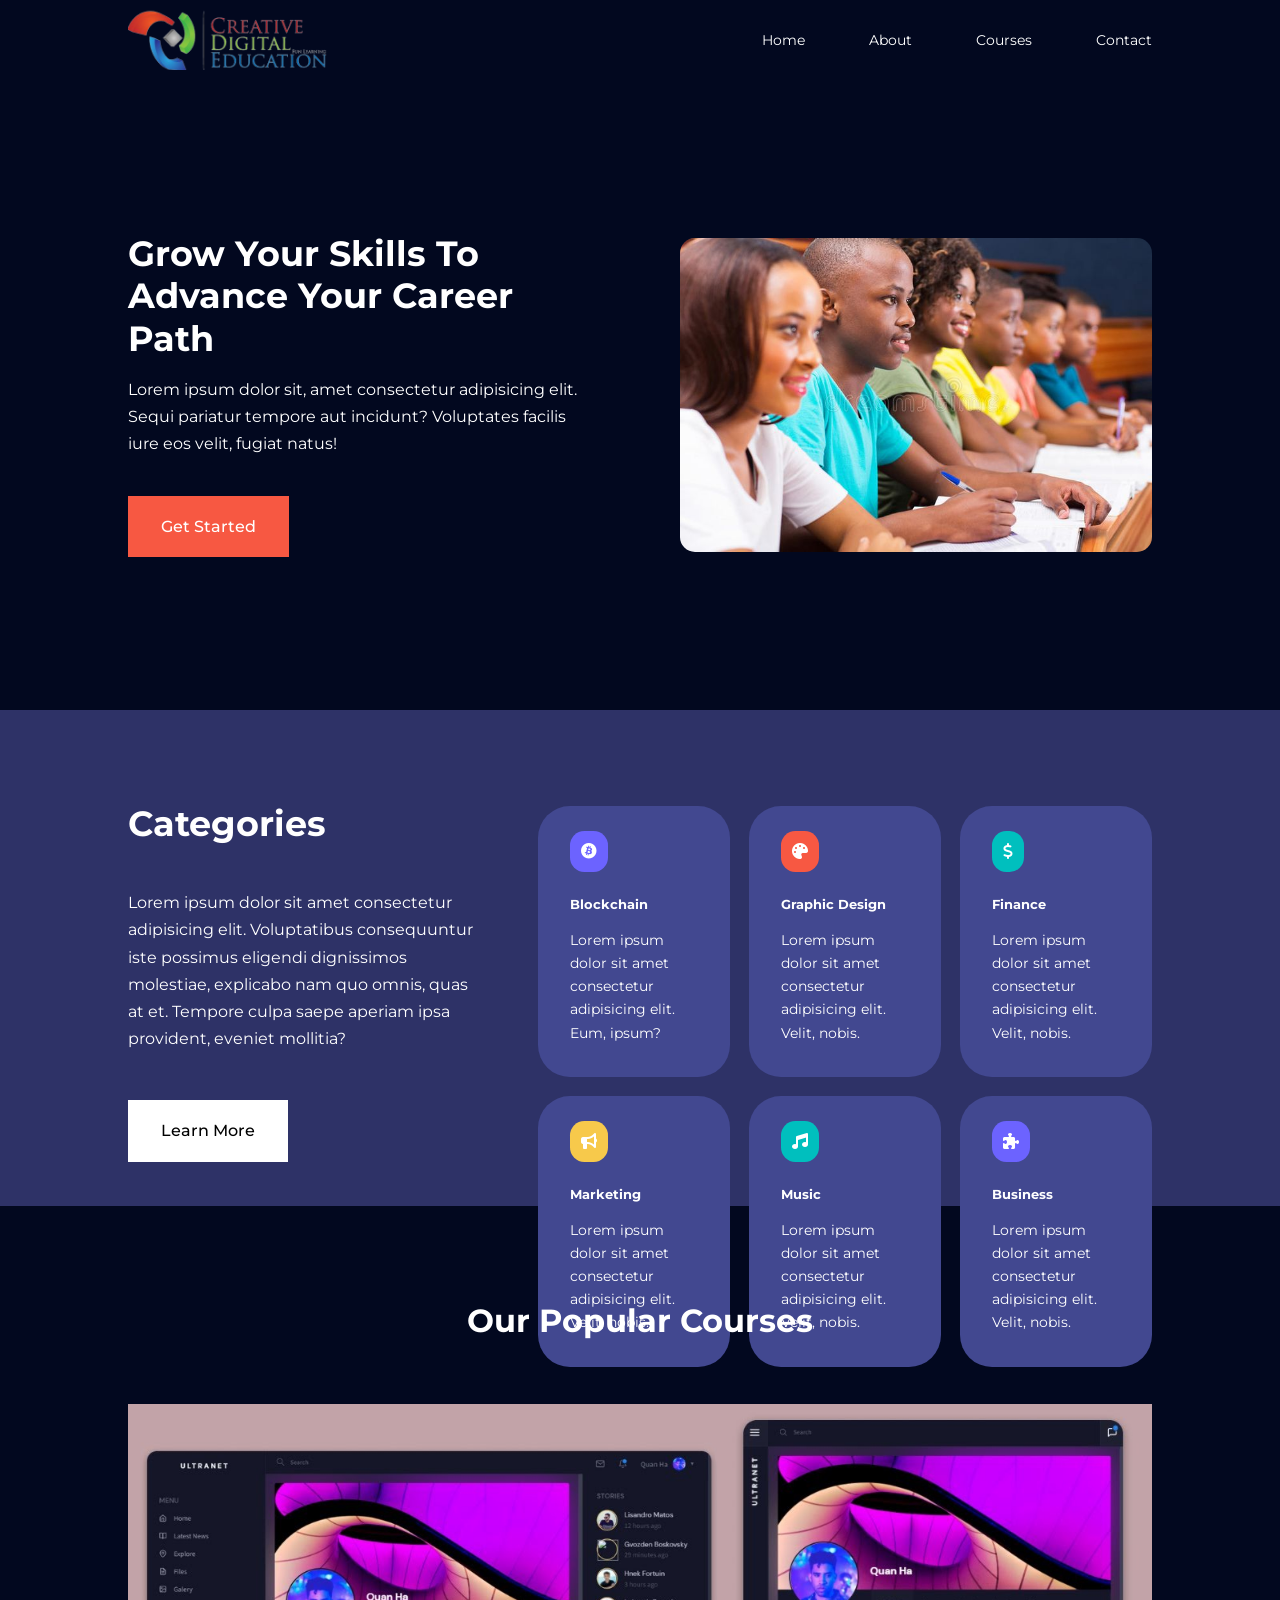
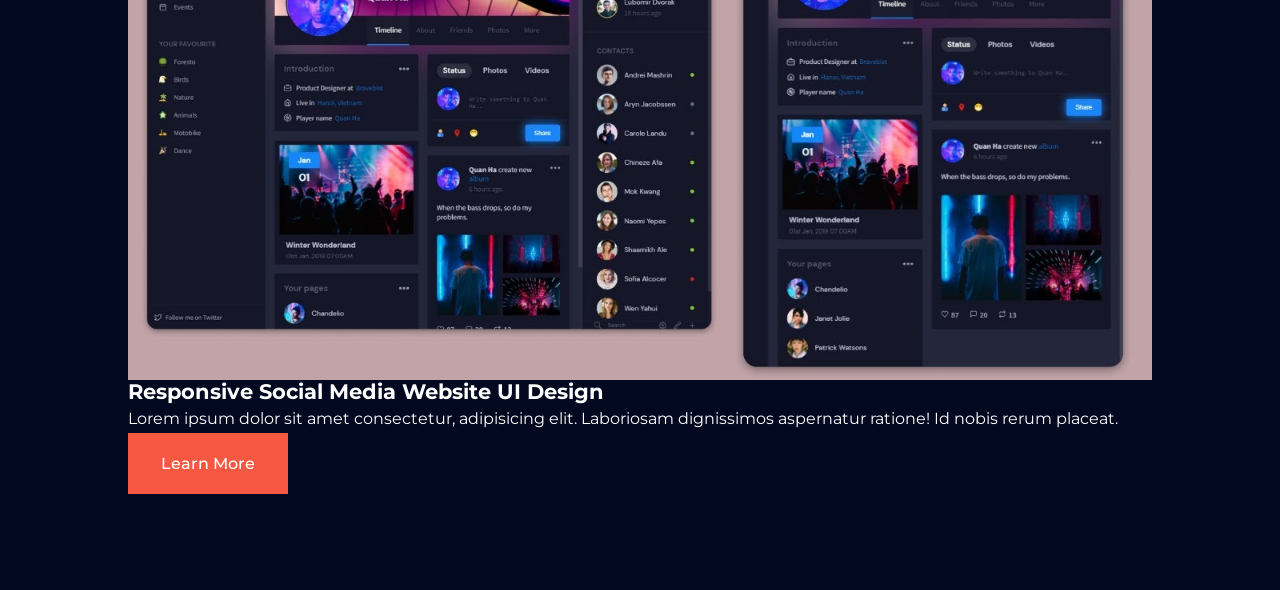
==== index.html @ b8adf481 "concluded the navbar, header and category section" ====
<!DOCTYPE html>
<html lang="en">
  <head>
    <meta charset="UTF-8" />
    <meta http-equiv="X-UA-Compatible" content="IE=edge" />
    <meta name="viewport" content="width=device-width, initial-scale=1.0" />
    <link rel="preconnect" href="https://fonts.googleapis.com" />
    <link rel="preconnect" href="https://fonts.gstatic.com" crossorigin />
    <link
      href="https://fonts.googleapis.com/css2?family=Montserrat:ital,wght@0,100..900;1,100..900&display=swap"
      rel="stylesheet"
    />
    <link rel="stylesheet" href="styles/style.css" />
    <link
      rel="stylesheet"
      href="https://cdnjs.cloudflare.com/ajax/libs/font-awesome/6.7.2/css/all.min.css"
    />
    <title>Education Website</title>
  </head>
  <body>
    <nav>
      <div class="container nav_container">
        <a href="index.html"
          ><img
            class="logo"
            src="images/attachment_16576291-removebg-preview.png"
            alt=""
        /></a>

        <ul class="nav_menu">
          <li><a href="#">Home</a></li>
          <li><a href="#">About</a></li>
          <li><a href="#">Courses</a></li>
          <li><a href="#">Contact</a></li>
        </ul>
        <button id="open-menu-btn"><i class="fa-solid fa-bars"></i></button>
        <button id="close-menu-btn"><i class="fa-solid fa-xmark"></i></button>
      </div>
    </nav>

    <header>
      <div class="container header_container">
        <div class="header_left">
          <h1>Grow Your Skills To Advance Your Career Path</h1>
          <p>
            Lorem ipsum dolor sit, amet consectetur adipisicing elit. Sequi
            pariatur tempore aut incidunt? Voluptates facilis iure eos velit,
            fugiat natus!
          </p>
          <a href="courses.html" class="btn btn-primary"> Get Started</a>
        </div>

        <div class="header_right">
          <div class="header_right-image">
            <img src="images/students2.jpg" alt="" />
          </div>
        </div>
      </div>
    </header>

    <section class="categories">
      <div class="container categories_container">
        <div class="categories_left">
          <h1>Categories</h1>
          <p>
            Lorem ipsum dolor sit amet consectetur adipisicing elit.
            Voluptatibus consequuntur iste possimus eligendi dignissimos
            molestiae, explicabo nam quo omnis, quas at et. Tempore culpa saepe
            aperiam ipsa provident, eveniet mollitia?
          </p>
          <a href="#" class="btn">Learn More</a>
        </div>
        <div class="categories_right">
          <article class="category">
            <span class="category_icon"
              ><i class="fa-brands fa-bitcoin"></i
            ></span>
            <h5>Blockchain</h5>
            <p>
              Lorem ipsum dolor sit amet consectetur adipisicing elit. Eum,
              ipsum?
            </p>
          </article>

          <article class="category">
            <span class="category_icon"
              ><i class="fa-solid fa-palette"></i
            ></span>
            <h5>Graphic Design</h5>
            <p>
              Lorem ipsum dolor sit amet consectetur adipisicing elit. Velit,
              nobis.
            </p>
          </article>

          <article class="category">
            <span class="category_icon"
              ><i class="fa-solid fa-dollar-sign"></i
            ></span>
            <h5>Finance</h5>
            <p>
              Lorem ipsum dolor sit amet consectetur adipisicing elit. Velit,
              nobis.
            </p>
          </article>

          <article class="category">
            <span class="category_icon"
              ><i class="fa-solid fa-bullhorn"></i
            ></span>
            <h5>Marketing</h5>
            <p>
              Lorem ipsum dolor sit amet consectetur adipisicing elit. Velit,
              nobis.
            </p>
          </article>

          <article class="category">
            <span class="category_icon"><i class="fa-solid fa-music"></i></span>
            <h5>Music</h5>
            <p>
              Lorem ipsum dolor sit amet consectetur adipisicing elit. Velit,
              nobis.
            </p>
          </article>

          <article class="category">
            <span class="category_icon"
              ><i class="fa-solid fa-puzzle-piece"></i
            ></span>
            <h5>Business</h5>
            <p>
              Lorem ipsum dolor sit amet consectetur adipisicing elit. Velit,
              nobis.
            </p>
          </article>
        </div>
      </div>
    </section>

    <section class="courses">
      <h2>Our Popular Courses</h2>
      <div class="container courses_container">
        <article class="course">
          <div class="course_image">
            <img src="images/social media website.jpg" alt="" />
          </div>
          <h4>Responsive Social Media Website UI Design</h4>
          <p>
            Lorem ipsum dolor sit amet consectetur, adipisicing elit. Laboriosam
            dignissimos aspernatur ratione! Id nobis rerum placeat.
          </p>
          <a href="courses.html" class="btn btn-primary">Learn More</a>
        </article>
      </div>
    </section>

    <script src="main.js"></script>
  </body>
</html>
---- styles/style.css ----
*{
  margin: 0;
  padding: 0;
  border: 0;
  outline: 0;
  text-decoration: none;
  list-style: none;
  box-sizing: border-box;
}

:root{
  --color-primary: #6c63ff;
  --color-success:#00bfbe;
  --color-warning:#f7c94b;
  --color-danger:#f75842;
  --color-danger-variant:rgba(247, 88, 66, 0.4);
  --color-white:#fff;
  --color-light:rgba(255, 255, 255, 0.7 );
  --color-black:#000; 
  --color-bg:#02081f;/*#1f2641*/
  --color-bg1:#2e3267;
  --color-bg2:#424890;

  --container-width-lg:80%;
  --container-width-md:90%;
  --container-width-sm:94%;


  --transition: all 400ms ease;

}

body{
  font-family: "Montserrat", sans-serif;
  line-height: 1.7;
  color: var(--color-white);
  background: var(--color-bg);
}

.container{
  width: var(--container-width-lg);
  margin: 0 auto;
}

section{
  padding: 6rem 0;

}

section h2{
  text-align: center;
  margin-bottom: 4rem;
}

h1, h2, h3, h4, h5{
  line-height: 1.2;
}

h1{

  font-size: 2.2rem;
}

h2{
  font-size: 2rem;
}

h3{
  font-size: 1.6rem;
}

h4{
  font-size: 1.3rem;
}

a{
  color:var(--color-white)
}

img{
  width: 100%;
  display: block;
  object-fit: cover;
}

.btn{
  display: inline-block;
  color: var(--color-black);
  background: var(--color-white);
  padding: 1rem 2rem;
  border: 1px solid transparent;
  font-weight: 500;
  transition: var(--transition);

}


.btn-primary{
  background: var(--color-danger);
  color: var(--color-white);
}

.btn:hover{
  background: transparent;
  color: var(--color-white);
  border-color: var(--color-white);
}

nav{
  background: transparent;
  width: 100vw;
  height: 5rem; /*1rem = 16px*/
  position: fixed;
  top: 0;
  left: 0;
  right: 0;
  transition: var(--transition);
  z-index: 11;

}

/* change the navbar styles on scroll using JavaScript*/

.window-scroll{
  background: var(--color-primary);
  box-shadow: 0 1rem 2rem rgba(0, 0, 0, 0.3);
}

.nav_container{
  height: 100%;
  display: flex;
  justify-content: space-between;
  align-items: center;
}

.logo{
  width: 200px;
  height: 60px; ;
}

nav button{
  display: none;
}


.nav_menu{
  display:flex;
  align-items: center;
  gap: 4rem;
  
}

.nav_menu a{
  font-size:0.9rem;
  transition: var(--transition)

}

.nav_menu a:hover{


  color: var(--color-bg2);
}


/* header section  */

header{
  position: relative;
  top: 5rem;
  overflow: hidden;
  height: 70vh;
  margin-bottom: 5rem;
}

.header_container{
  display: grid;
  grid-template-columns: 1fr 1fr;
  align-items: center;
  gap: 5rem;
  height: 100%;
}

.header_left p{
  margin: 1rem 0 2.4rem;
}

.header_right-image img{
  border-radius: 15px;
}

/*------categories section-------*/

.categories{
  background: var(--color-bg1);
  height: 31rem;
}


.categories h1{
  line-height: 1;
  margin-bottom: 3rem;
}

.categories_container{
  display: grid;
  grid-template-columns: 40% 60%;
 
}

.categories_left{
  margin-right: 4rem;
}
.categories_left p{
  margin: 1rem 0 3rem;
}

.categories_right{
  display: grid;
  grid-template-columns: 1fr 1fr 1fr;

  gap: 1.2rem;
}

.category{
  background: var(--color-bg2);
  padding: 2rem;
  border-radius: 2rem;
  transition: var(--transition);
}

.category:hover{
  box-shadow: 0 3rem 3rem rgba(0, 0, 0, 0.3);
  z-index: 1;
}

.category_icon{
  background: var(--color-primary);
  padding: 0.7rem;
  border-radius: 0.9rem;
}

.category:nth-child(2) .category_icon{
  background: var(--color-danger);
}

.category:nth-child(3) .category_icon{
  background: var(--color-success);
}
.category:nth-child(4) .category_icon{
  background: var(--color-warning);
}

.category:nth-child(5) .category_icon{
  background: var(--color-success);
}


.category h5{
  margin: 2rem 0 1rem;

}

.category p{
  font-size: 0.85rem;
}
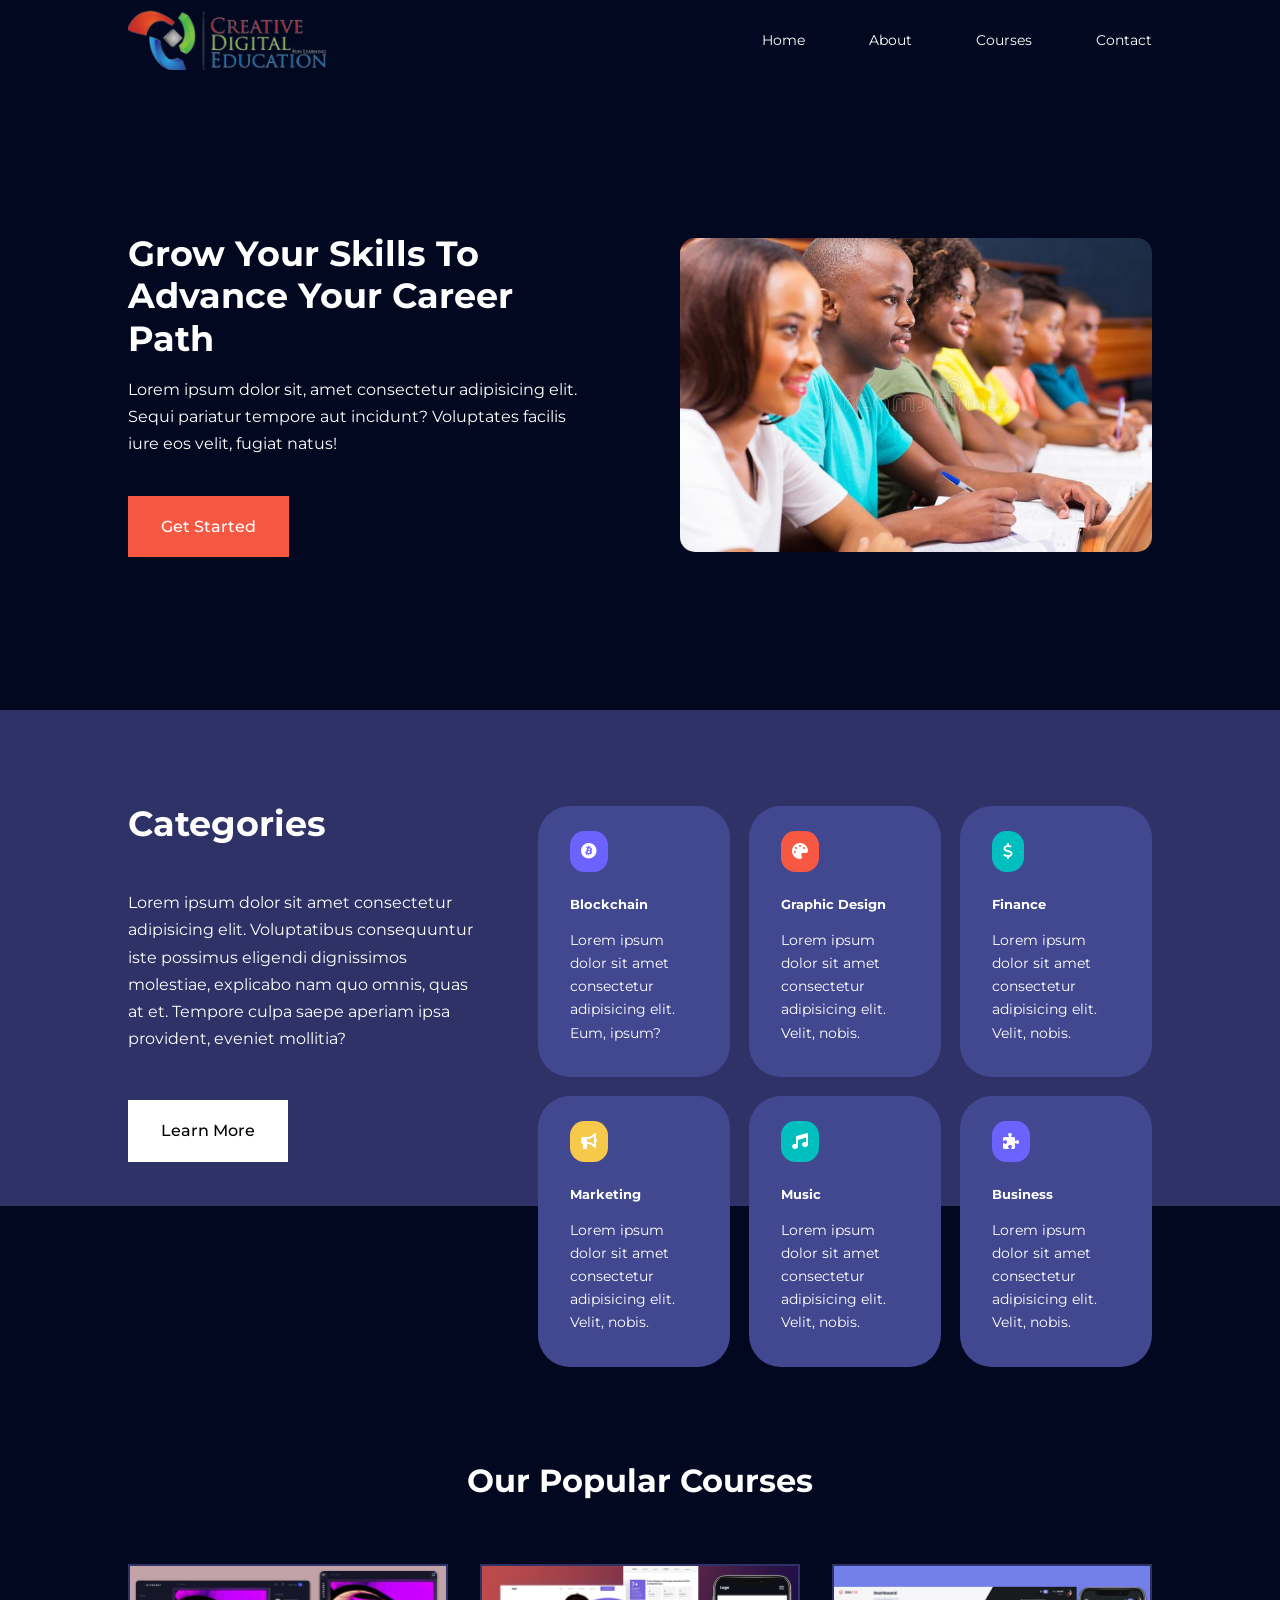
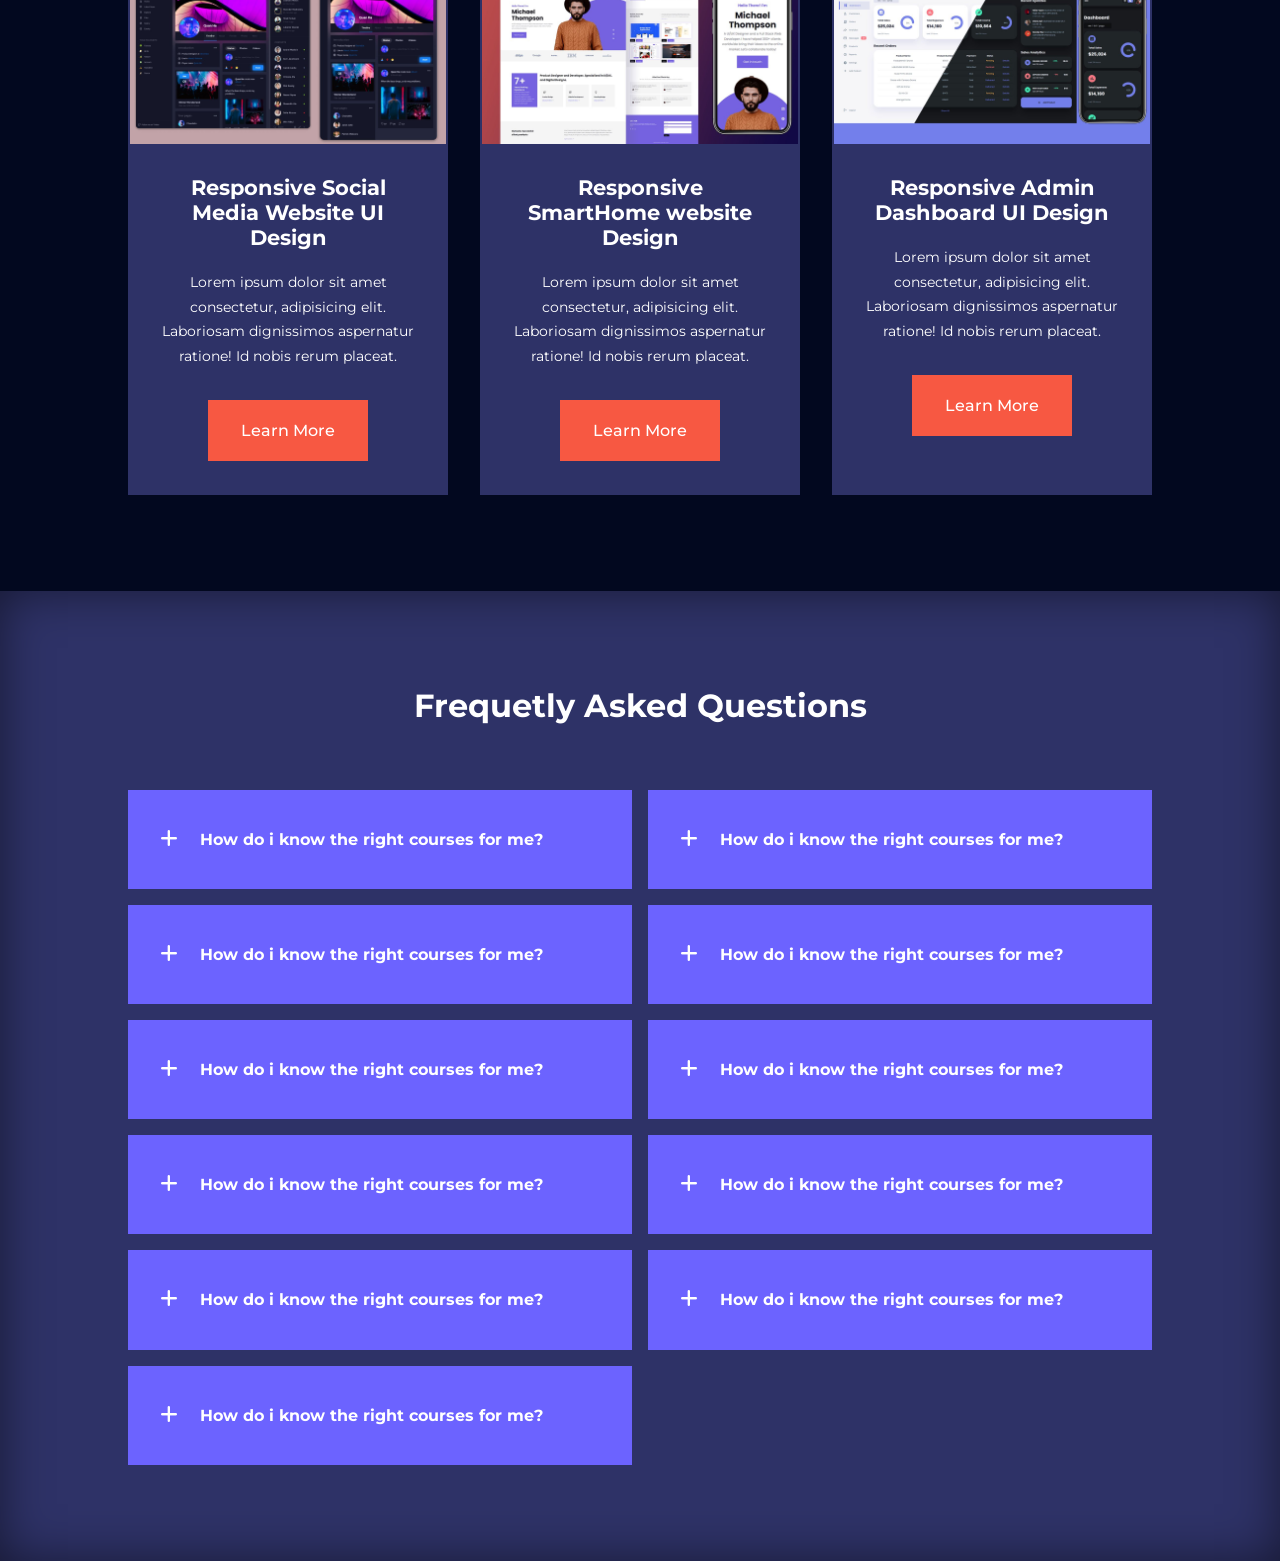
==== commit c437335d: "created the frequently asked question and toggled it with javascript" ====
--- a/index.html
+++ b/index.html
@@ -145,12 +145,192 @@
           <div class="course_image">
             <img src="images/social media website.jpg" alt="" />
           </div>
-          <h4>Responsive Social Media Website UI Design</h4>
-          <p>
-            Lorem ipsum dolor sit amet consectetur, adipisicing elit. Laboriosam
-            dignissimos aspernatur ratione! Id nobis rerum placeat.
-          </p>
-          <a href="courses.html" class="btn btn-primary">Learn More</a>
+
+          <div class="course_info">
+            <h4>Responsive Social Media Website UI Design</h4>
+            <p>
+              Lorem ipsum dolor sit amet consectetur, adipisicing elit.
+              Laboriosam dignissimos aspernatur ratione! Id nobis rerum placeat.
+            </p>
+            <a href="courses.html" class="btn btn-primary">Learn More</a>
+          </div>
+        </article>
+
+        <article class="course">
+          <div class="course_image">
+            <img src="images/smarthome3.jpg" alt="" />
+          </div>
+          <div class="course_info">
+            <h4>Responsive SmartHome website Design</h4>
+            <p>
+              Lorem ipsum dolor sit amet consectetur, adipisicing elit.
+              Laboriosam dignissimos aspernatur ratione! Id nobis rerum placeat.
+            </p>
+            <a href="courses.html" class="btn btn-primary">Learn More</a>
+          </div>
+        </article>
+
+        <article class="course">
+          <div class="course_image">
+            <img src="images/admin dashboard.jpg" alt="" />
+          </div>
+
+          <div class="course_info">
+            <h4>Responsive Admin Dashboard UI Design</h4>
+            <p>
+              Lorem ipsum dolor sit amet consectetur, adipisicing elit.
+              Laboriosam dignissimos aspernatur ratione! Id nobis rerum placeat.
+            </p>
+            <a href="courses.html" class="btn btn-primary">Learn More</a>
+          </div>
+        </article>
+      </div>
+    </section>
+
+    <section class="faqs">
+      <h2>Frequetly Asked Questions</h2>
+      <div class="container faqs_container">
+        <article class="faq">
+          <div class="faq_icon"><i class="fa-solid fa-plus"></i></div>
+          <div class="question_answer">
+            <h4>How do i know the right courses for me?</h4>
+            <p>
+              Lorem ipsum dolor sit amet consectetur adipisicing elit. Quo, ad
+              dolorem aliquid quaerat natus ut repudiandae iure fuga
+              reprehenderit necessitatibus ipsam magnam quam quia ratione
+              deserunt ea iusto omnis sequi.
+            </p>
+          </div>
+        </article>
+
+        <article class="faq">
+          <div class="faq_icon"><i class="fa-solid fa-plus"></i></div>
+          <div class="question_answer">
+            <h4>How do i know the right courses for me?</h4>
+            <p>
+              Lorem ipsum dolor sit amet consectetur adipisicing elit. Quo, ad
+              dolorem aliquid quaerat natus ut repudiandae iure fuga
+              reprehenderit necessitatibus ipsam magnam quam quia ratione
+              deserunt ea iusto omnis sequi.
+            </p>
+          </div>
+        </article>
+
+        <article class="faq">
+          <div class="faq_icon"><i class="fa-solid fa-plus"></i></div>
+          <div class="question_answer">
+            <h4>How do i know the right courses for me?</h4>
+            <p>
+              Lorem ipsum dolor sit amet consectetur adipisicing elit. Quo, ad
+              dolorem aliquid quaerat natus ut repudiandae iure fuga
+              reprehenderit necessitatibus ipsam magnam quam quia ratione
+              deserunt ea iusto omnis sequi.
+            </p>
+          </div>
+        </article>
+
+        <article class="faq">
+          <div class="faq_icon"><i class="fa-solid fa-plus"></i></div>
+          <div class="question_answer">
+            <h4>How do i know the right courses for me?</h4>
+            <p>
+              Lorem ipsum dolor sit amet consectetur adipisicing elit. Quo, ad
+              dolorem aliquid quaerat natus ut repudiandae iure fuga
+              reprehenderit necessitatibus ipsam magnam quam quia ratione
+              deserunt ea iusto omnis sequi.
+            </p>
+          </div>
+        </article>
+
+        <article class="faq">
+          <div class="faq_icon"><i class="fa-solid fa-plus"></i></div>
+          <div class="question_answer">
+            <h4>How do i know the right courses for me?</h4>
+            <p>
+              Lorem ipsum dolor sit amet consectetur adipisicing elit. Quo, ad
+              dolorem aliquid quaerat natus ut repudiandae iure fuga
+              reprehenderit necessitatibus ipsam magnam quam quia ratione
+              deserunt ea iusto omnis sequi.
+            </p>
+          </div>
+        </article>
+
+        <article class="faq">
+          <div class="faq_icon"><i class="fa-solid fa-plus"></i></div>
+          <div class="question_answer">
+            <h4>How do i know the right courses for me?</h4>
+            <p>
+              Lorem ipsum dolor sit amet consectetur adipisicing elit. Quo, ad
+              dolorem aliquid quaerat natus ut repudiandae iure fuga
+              reprehenderit necessitatibus ipsam magnam quam quia ratione
+              deserunt ea iusto omnis sequi.
+            </p>
+          </div>
+        </article>
+
+        <article class="faq">
+          <div class="faq_icon"><i class="fa-solid fa-plus"></i></div>
+          <div class="question_answer">
+            <h4>How do i know the right courses for me?</h4>
+            <p>
+              Lorem ipsum dolor sit amet consectetur adipisicing elit. Quo, ad
+              dolorem aliquid quaerat natus ut repudiandae iure fuga
+              reprehenderit necessitatibus ipsam magnam quam quia ratione
+              deserunt ea iusto omnis sequi.
+            </p>
+          </div>
+        </article>
+
+        <article class="faq">
+          <div class="faq_icon"><i class="fa-solid fa-plus"></i></div>
+          <div class="question_answer">
+            <h4>How do i know the right courses for me?</h4>
+            <p>
+              Lorem ipsum dolor sit amet consectetur adipisicing elit. Quo, ad
+              dolorem aliquid quaerat natus ut repudiandae iure fuga
+              reprehenderit necessitatibus ipsam magnam quam quia ratione
+              deserunt ea iusto omnis sequi.
+            </p>
+          </div>
+        </article>
+
+        <article class="faq">
+          <div class="faq_icon"><i class="fa-solid fa-plus"></i></div>
+          <div class="question_answer">
+            <h4>How do i know the right courses for me?</h4>
+            <p>
+              Lorem ipsum dolor sit amet consectetur adipisicing elit. Quo, ad
+              dolorem aliquid quaerat natus ut repudiandae iure fuga
+              reprehenderit necessitatibus ipsam magnam quam quia ratione
+              deserunt ea iusto omnis sequi.
+            </p>
+          </div>
+        </article>
+
+        <article class="faq">
+          <div class="faq_icon"><i class="fa-solid fa-plus"></i></div>
+          <div class="question_answer">
+            <h4>How do i know the right courses for me?</h4>
+            <p>
+              Lorem ipsum dolor sit amet consectetur adipisicing elit. Quo, ad
+              dolorem aliquid quaerat natus ut repudiandae iure fuga
+              reprehenderit necessitatibus ipsam magnam quam quia ratione
+              deserunt ea iusto omnis sequi.
+            </p>
+          </div>
+        </article>
+
+        <article class="faq">
+          <div class="faq_icon"><i class="fa-solid fa-plus"></i></div>
+          <div class="question_answer">
+            <h4>How do i know the right courses for me?</h4>
+            <p>
+              Lorem ipsum dolor sit amet consectetur adipisicing elit. Quo, ad
+              dolorem aliquid quaerat natus ut repudiandae iure fuga
+              reprehenderit necessitatibus ipsam magnam quam quia ratione
+              deserunt ea iusto omnis sequi.
+            </p>
+          </div>
         </article>
       </div>
     </section>
--- a/styles/style.css
+++ b/styles/style.css
@@ -123,9 +123,17 @@
 /* change the navbar styles on scroll using JavaScript*/
 
 .window-scroll{
-  background: var(--color-primary);
+  background: var(--color-white);
   box-shadow: 0 1rem 2rem rgba(0, 0, 0, 0.3);
-}
+  
+}
+
+nav.window-scroll a{
+  color: var(--color-danger);
+  font-weight: 500;
+}
+
+
 
 .nav_container{
   height: 100%;
@@ -264,4 +272,83 @@
 
 .category p{
   font-size: 0.85rem;
+}
+
+
+
+/*----Popular courses section------*/
+
+
+.courses{
+  margin-top: 10rem;
+}
+
+.courses_container{
+  display: grid;
+  grid-template-columns: repeat(3, 1fr);
+  gap: 2rem;
+}
+
+.course{
+  background: var(--color-bg1);
+  text-align: center;
+  border: 2px solid transparent;
+  transition: var(--transition);
+}
+
+.course:hover{
+  background: transparent;
+  border-color: var(--color-primary);
+}
+
+.course_info{
+  padding: 2rem;
+}
+
+.course_info p{
+  margin: 1.2rem 0 2rem;
+  font-size: 0.9rem;
+}
+
+
+/*-----FAQS-------*/
+
+.faqs{
+  background: var(--color-bg1);
+  box-shadow: inset 0 0 3rem rgba(0, 0, 0, 0.5);
+}
+
+.faqs_container{
+  display: grid;
+  grid-template-columns: 1fr 1fr;
+  gap: 1rem;
+}
+
+.faq{
+  padding: 2rem;
+  display: flex;
+  align-items: center;
+  gap: 1.4rem;
+  height: fit-content;
+  background: var(--color-primary);
+  cursor: pointer;
+}
+
+.faq h4{
+font-size: 1rem;
+line-height: 2.2;
+}
+
+.faq_icon{
+  align-self: flex-start;
+  font-size: 1.2rem;
+}
+
+.faq p{
+  margin-top: 0.8rem;
+  display: none;
+}
+
+.faq.open p{
+  display: block;
 }
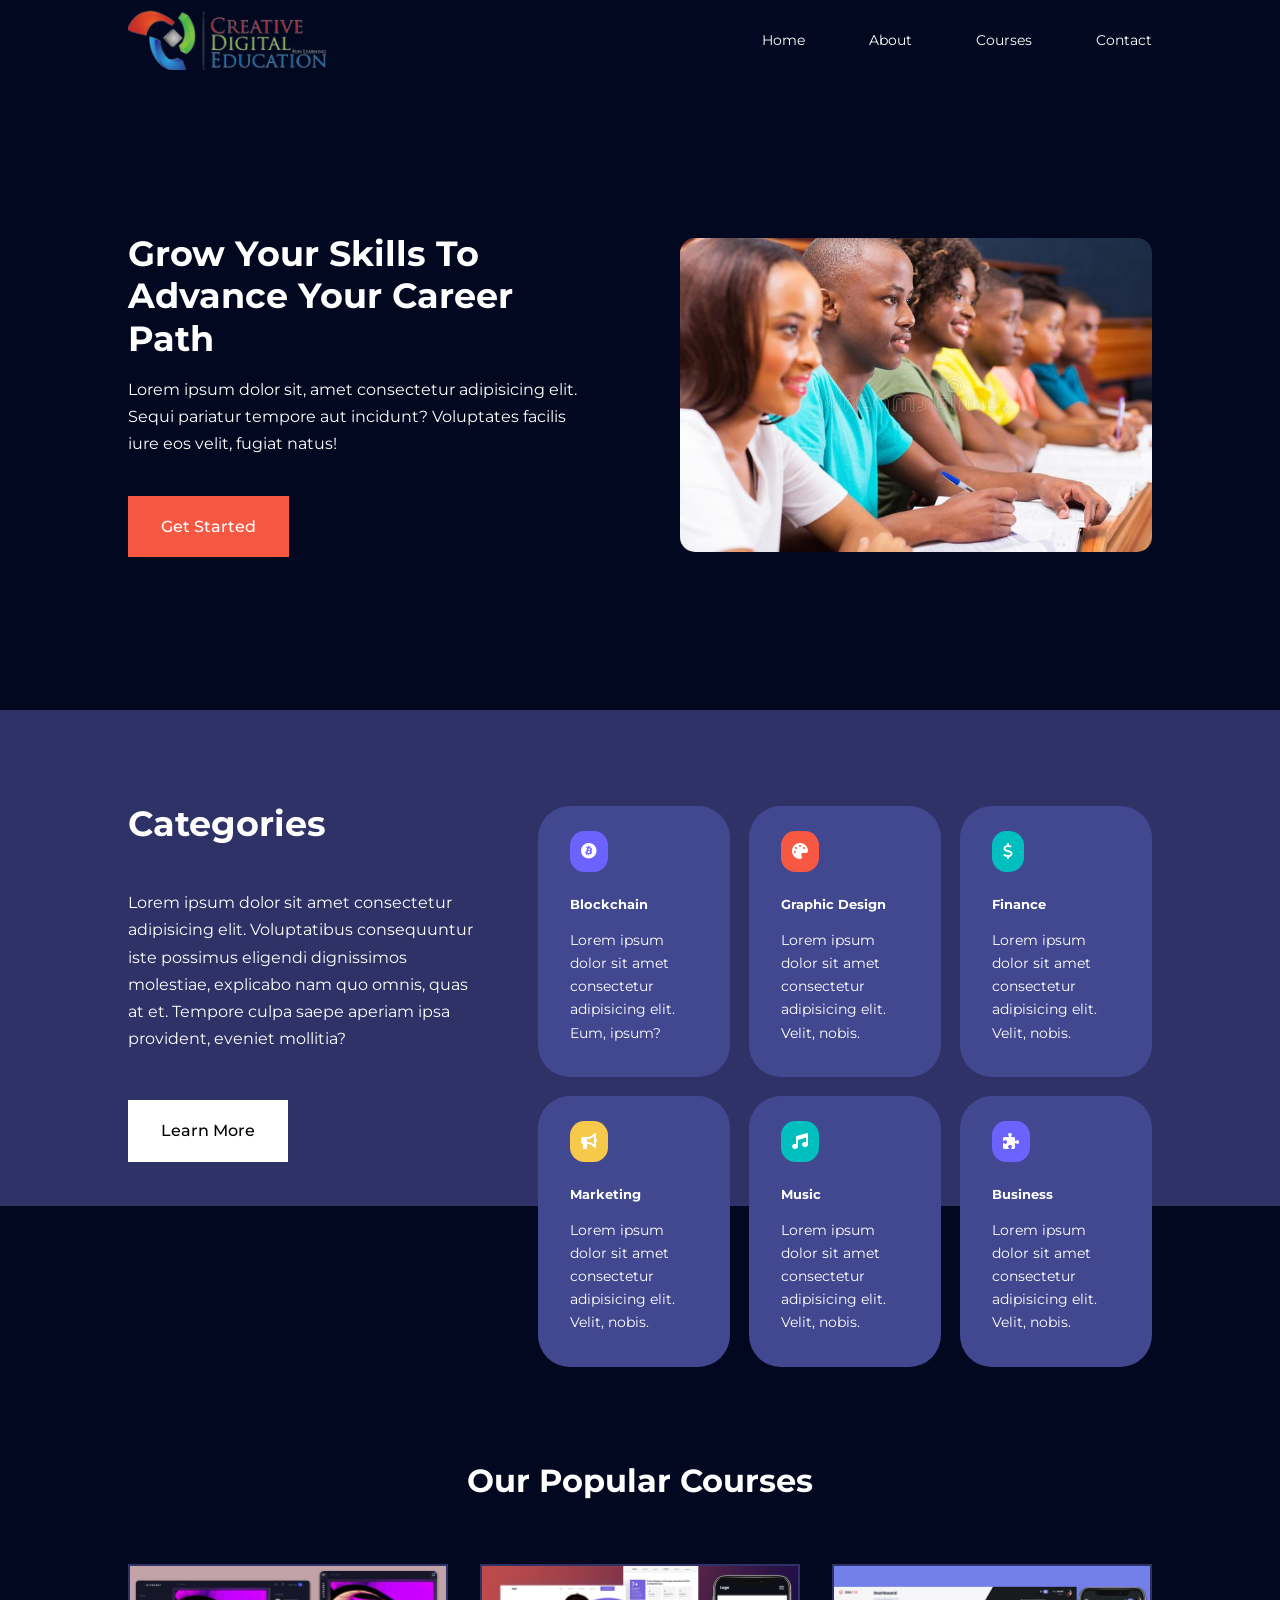
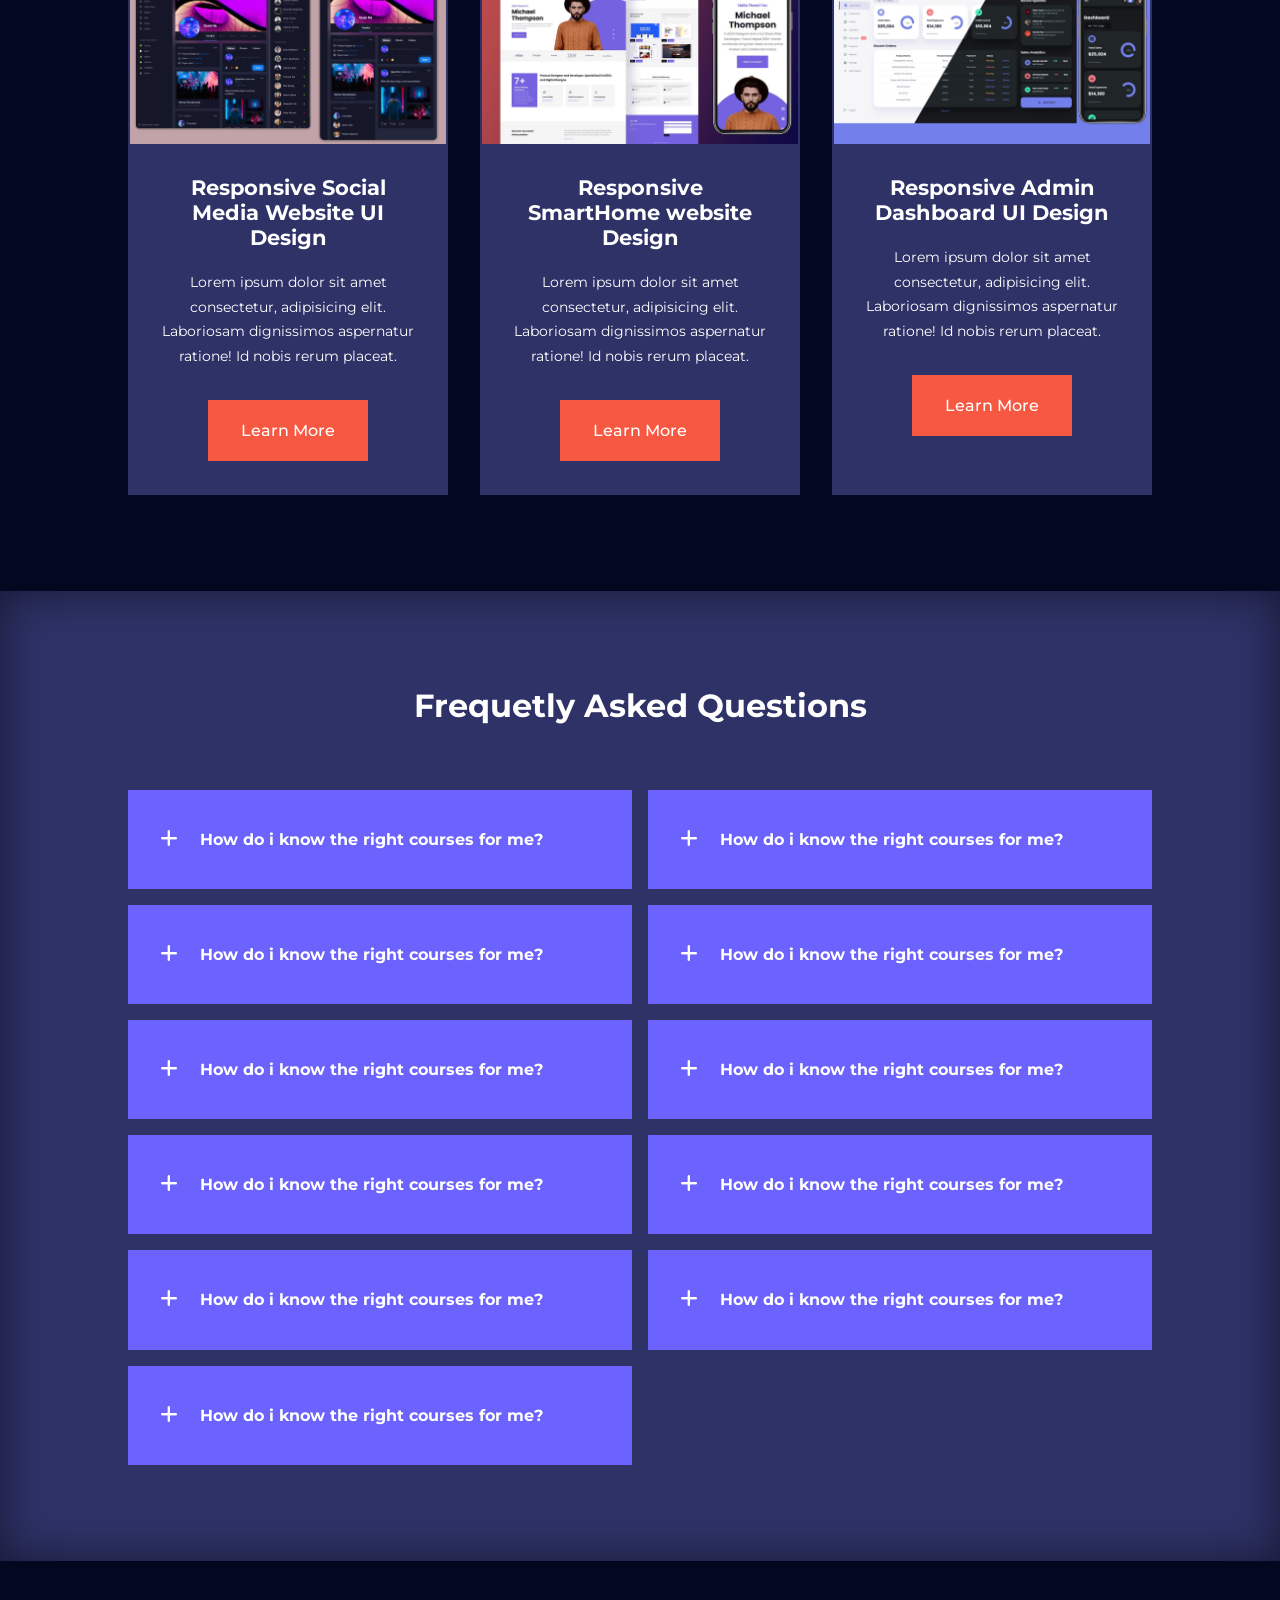
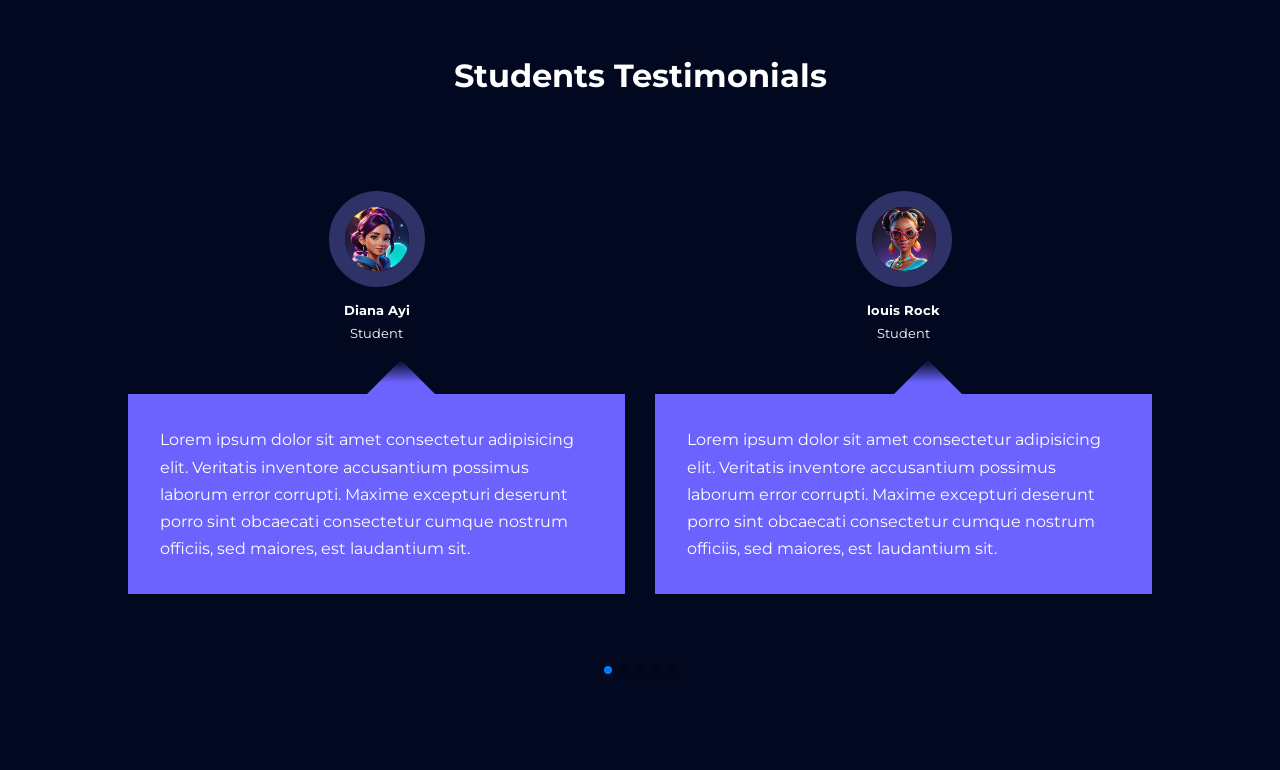
==== commit 52eb0d6f: "used swiperjs to create the testimonial section" ====
--- a/index.html
+++ b/index.html
@@ -15,6 +15,11 @@
       rel="stylesheet"
       href="https://cdnjs.cloudflare.com/ajax/libs/font-awesome/6.7.2/css/all.min.css"
     />
+
+    <link
+      rel="stylesheet"
+      href="https://cdn.jsdelivr.net/npm/swiper@11/swiper-bundle.min.css"
+    />
     <title>Education Website</title>
   </head>
   <body>
@@ -335,6 +340,140 @@
       </div>
     </section>
 
+    <section class="container testimonials_container mySwiper">
+      <h2>Students Testimonials</h2>
+      <div class="swiper-wrapper">
+        <article class="testimonial swiper-slide">
+          <div class="avatar">
+            <img src="images/avatar1.jpg" alt="" />
+          </div>
+          <div class="testimonial_info">
+            <h5>Diana Ayi</h5>
+            <small>Student</small>
+          </div>
+          <div class="testimonial_body">
+            <p>
+              Lorem ipsum dolor sit amet consectetur adipisicing elit. Veritatis
+              inventore accusantium possimus laborum error corrupti. Maxime
+              excepturi deserunt porro sint obcaecati consectetur cumque nostrum
+              officiis, sed maiores, est laudantium sit.
+            </p>
+          </div>
+        </article>
+
+        <article class="testimonial swiper-slide">
+          <div class="avatar">
+            <img src="images/avatar2.jpg" alt="" />
+          </div>
+          <div class="testimonial_info">
+            <h5>louis Rock</h5>
+            <small>Student</small>
+          </div>
+          <div class="testimonial_body">
+            <p>
+              Lorem ipsum dolor sit amet consectetur adipisicing elit. Veritatis
+              inventore accusantium possimus laborum error corrupti. Maxime
+              excepturi deserunt porro sint obcaecati consectetur cumque nostrum
+              officiis, sed maiores, est laudantium sit.
+            </p>
+          </div>
+        </article>
+
+        <article class="testimonial swiper-slide">
+          <div class="avatar">
+            <img src="images/avatar3.avif" alt="" />
+          </div>
+          <div class="testimonial_info">
+            <h5>Ernest Achiever</h5>
+            <small>Web Developer</small>
+          </div>
+          <div class="testimonial_body">
+            <p>
+              Lorem ipsum dolor sit amet consectetur adipisicing elit. Veritatis
+              inventore accusantium possimus laborum error corrupti. Maxime
+              excepturi deserunt porro sint obcaecati consectetur cumque nostrum
+              officiis, sed maiores, est laudantium sit.
+            </p>
+          </div>
+        </article>
+
+        <article class="testimonial swiper-slide">
+          <div class="avatar">
+            <img src="images/avatar4.jpg" alt="" />
+          </div>
+          <div class="testimonial_info">
+            <h5>Edem Quiest</h5>
+            <small>Student</small>
+          </div>
+          <div class="testimonial_body">
+            <p>
+              Lorem ipsum dolor sit amet consectetur adipisicing elit. Veritatis
+              inventore accusantium possimus laborum error corrupti. Maxime
+              excepturi deserunt porro sint obcaecati consectetur cumque nostrum
+              officiis, sed maiores, est laudantium sit.
+            </p>
+          </div>
+        </article>
+
+        <article class="testimonial swiper-slide">
+          <div class="avatar">
+            <img src="images/avatar5.avif" alt="" />
+          </div>
+          <div class="testimonial_info">
+            <h5>Peter Cross</h5>
+            <small>Student</small>
+          </div>
+          <div class="testimonial_body">
+            <p>
+              Lorem ipsum dolor sit amet consectetur adipisicing elit. Veritatis
+              inventore accusantium possimus laborum error corrupti. Maxime
+              excepturi deserunt porro sint obcaecati consectetur cumque nostrum
+              officiis, sed maiores, est laudantium sit.
+            </p>
+          </div>
+        </article>
+
+        <article class="testimonial swiper-slide">
+          <div class="avatar">
+            <img src="images/avatar6.jpg" alt="" />
+          </div>
+          <div class="testimonial_info">
+            <h5>Anthonia Page</h5>
+            <small>Student</small>
+          </div>
+          <div class="testimonial_body">
+            <p>
+              Lorem ipsum dolor sit amet consectetur adipisicing elit. Veritatis
+              inventore accusantium possimus laborum error corrupti. Maxime
+              excepturi deserunt porro sint obcaecati consectetur cumque nostrum
+              officiis, sed maiores, est laudantium sit.
+            </p>
+          </div>
+        </article>
+      </div>
+      <div class="swiper-pagination"></div>
+    </section>
+
+    <script src="https://cdn.jsdelivr.net/npm/swiper@11/swiper-bundle.min.js"></script>
     <script src="main.js"></script>
+
+    <script>
+      var swiper = new Swiper(".mySwiper", {
+        slidesPerView: 1,
+        spaceBetween: 30,
+        pagination: {
+          el: ".swiper-pagination",
+          clickable: true,
+        },
+
+        //when window >= 6000px
+
+        breakpoints: {
+          600: {
+            slidesPerView: 2,
+          },
+        },
+      });
+    </script>
   </body>
 </html>
--- a/styles/style.css
+++ b/styles/style.css
@@ -351,4 +351,56 @@
 
 .faq.open p{
   display: block;
+}
+
+
+
+/*----------Testimonial Section---------------*/
+
+.testimonials_container{
+  overflow-x: hidden;
+  position: relative;
+  margin-bottom: 5rem;
+}
+
+
+.testimonial{
+  padding-top: 2rem;
+}
+
+.avatar img{
+  width: 6rem;
+  height: 6rem;
+  border-radius: 50%;
+  overflow: hidden;
+  margin: 0 auto 1rem;
+  border: 1rem solid var(--color-bg1);
+}
+
+.testimonial_info{
+  text-align: center;
+}
+
+.testimonial_body{
+  background: var(--color-primary);
+  padding: 2rem;
+  margin-top: 3rem;
+  position: relative;
+}
+
+.testimonial_body::before{
+  content: '';
+  display: block;
+  background: linear-gradient( 
+    135deg, 
+    transparent, 
+    var(--color-primary),
+    var(--color-primary),
+    var(--color-primary));
+  width: 3rem;
+  height: 3rem;
+  position: absolute;
+  left: 50%;
+  top: -1.5rem;
+  transform: rotate(45deg);
 }
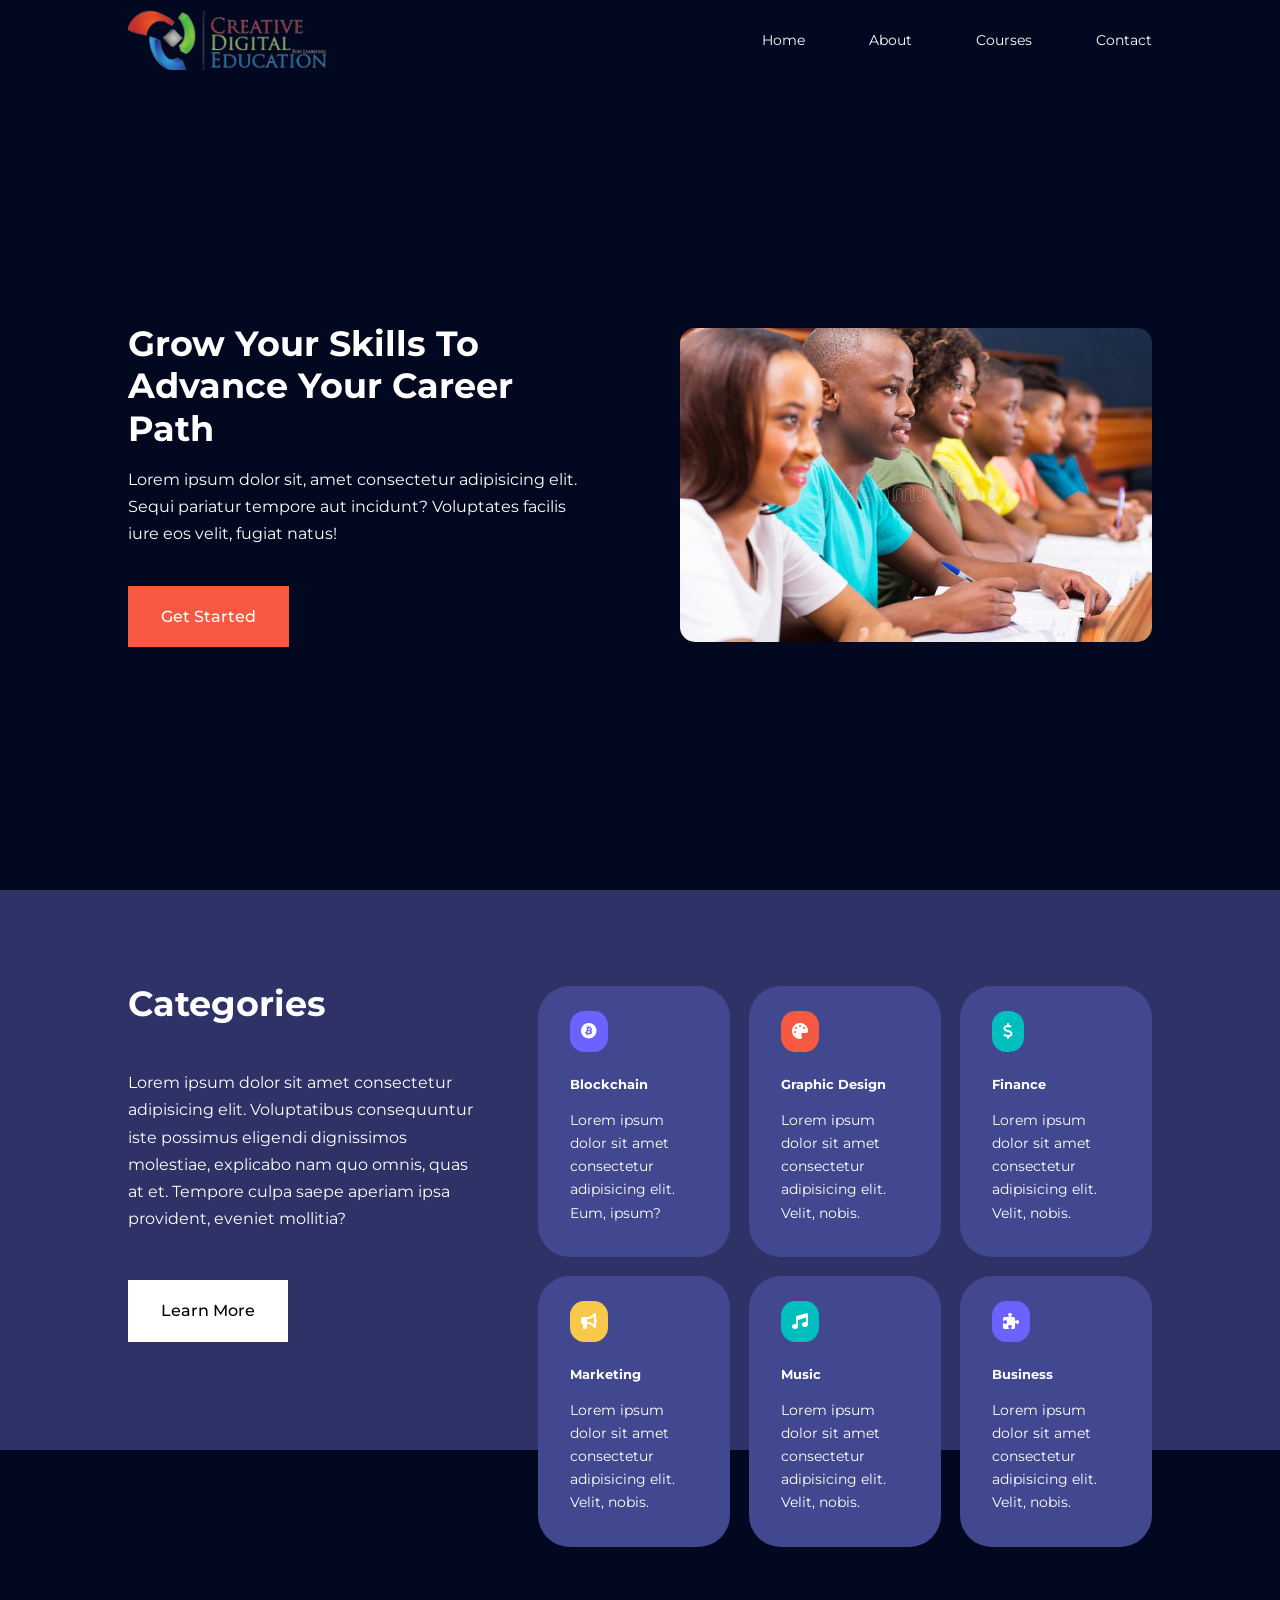
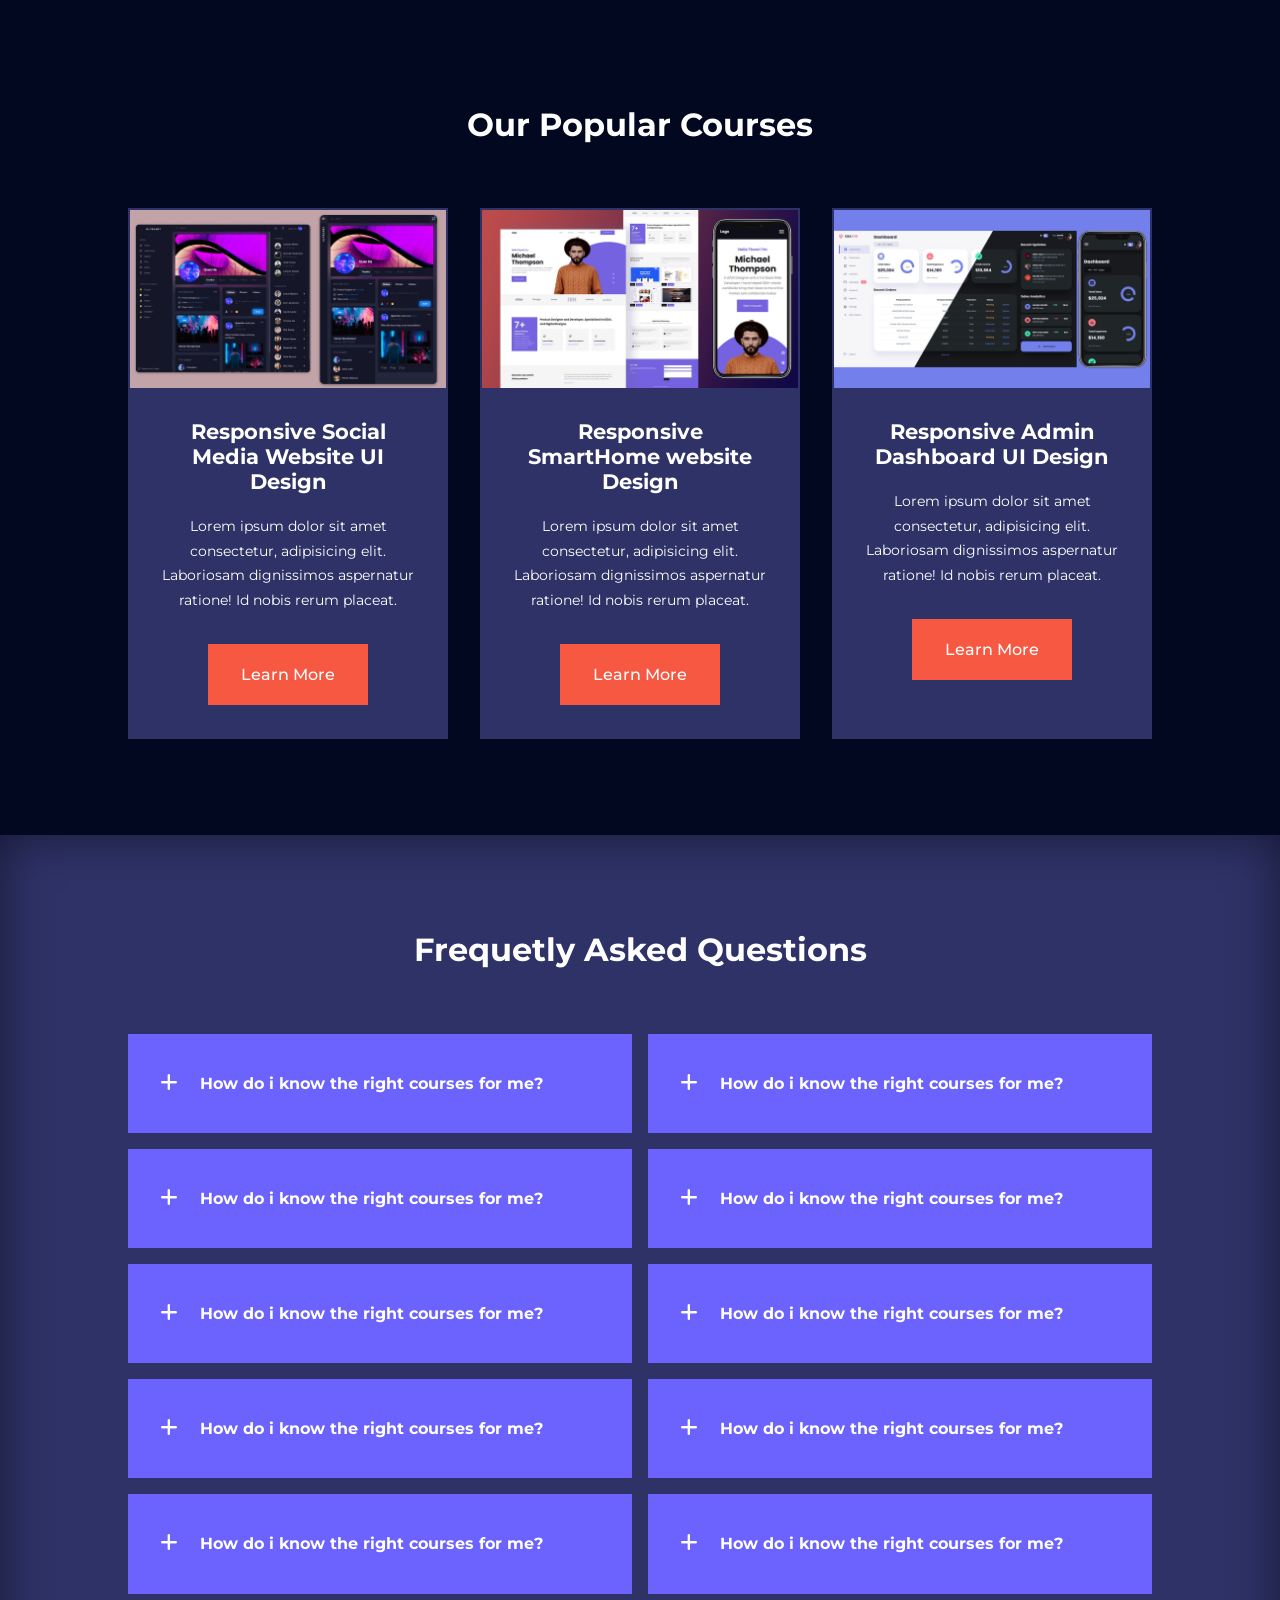
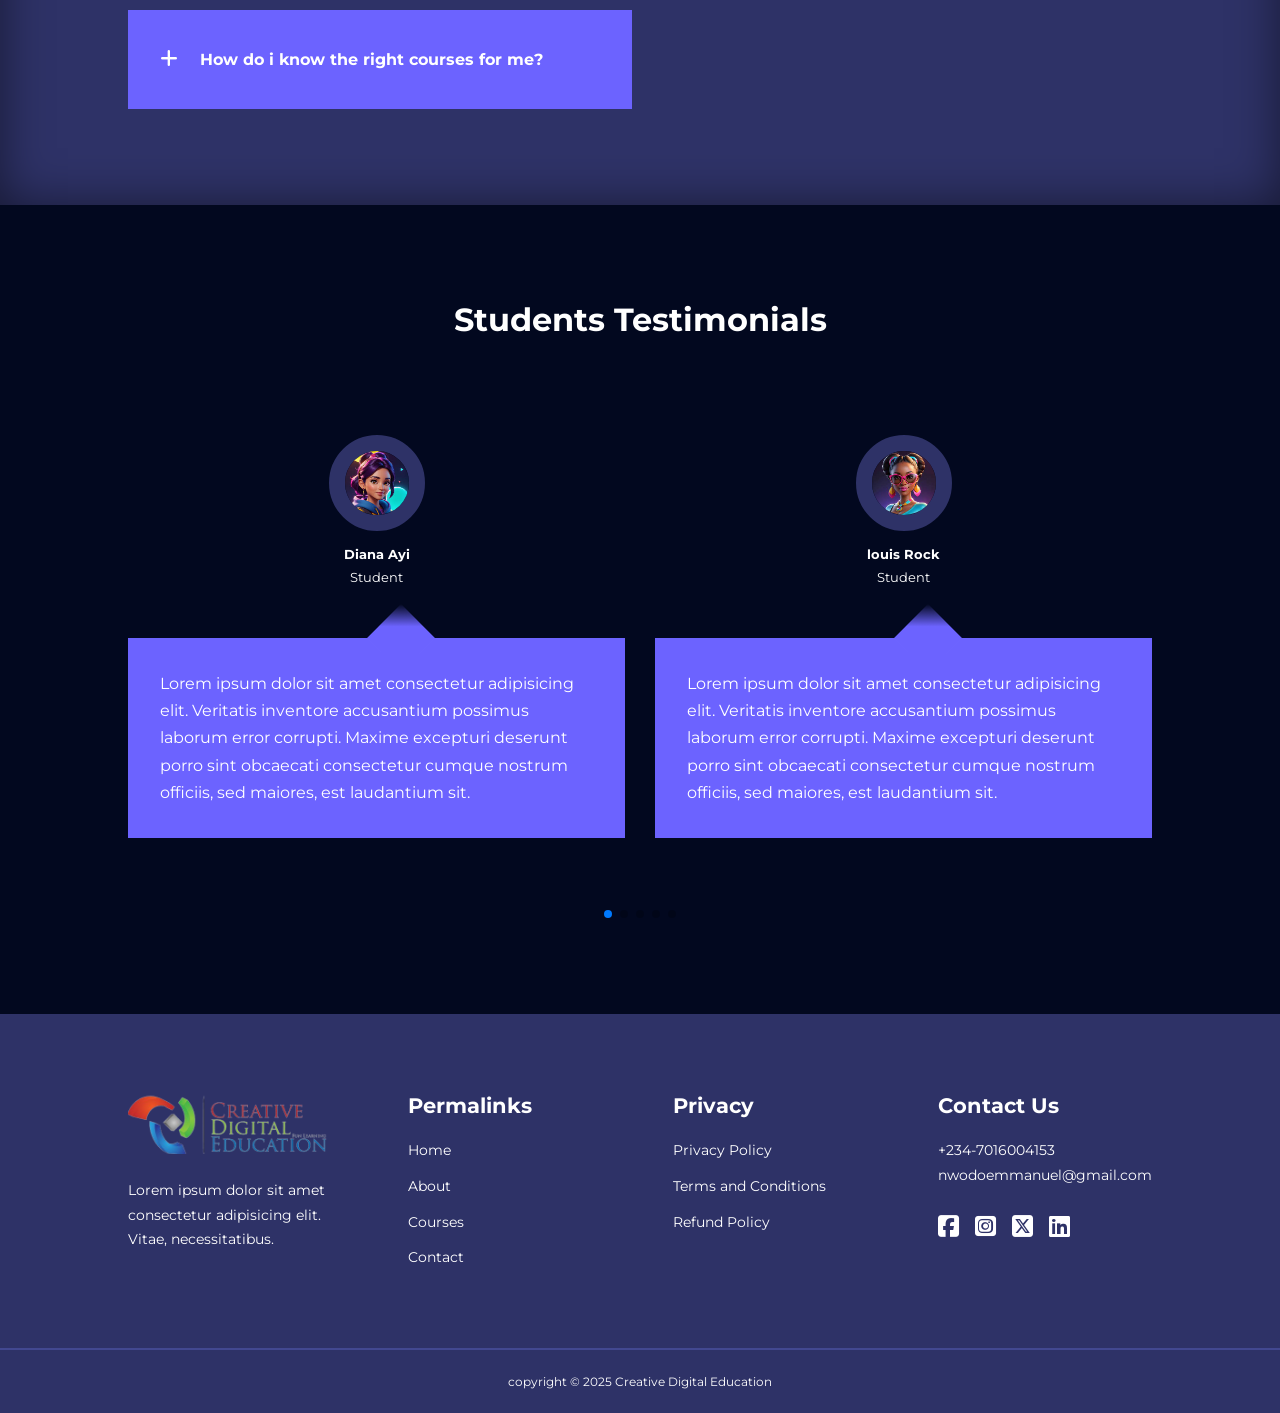
==== commit 70fa21ca: "concluded the footer section" ====
--- a/index.html
+++ b/index.html
@@ -454,6 +454,67 @@
       <div class="swiper-pagination"></div>
     </section>
 
+    <footer class="footer">
+      <div class="container footer_container">
+        <div class="footer-1">
+          <a href="index.html">
+            <img
+              class="logo"
+              src="images/attachment_16576291-removebg-preview.png"
+              alt=""
+          /></a>
+          <p>
+            Lorem ipsum dolor sit amet consectetur adipisicing elit. Vitae,
+            necessitatibus.
+          </p>
+        </div>
+
+        <div class="footer-2">
+          <h4>Permalinks</h4>
+          <ul class="Permalinks">
+            <li><a href="index.html">Home</a></li>
+            <li><a href="about.html">About</a></li>
+            <li><a href="courses.html">Courses</a></li>
+            <li><a href="contact.html">Contact</a></li>
+          </ul>
+        </div>
+
+        <div class="footer-3">
+          <h4>Privacy</h4>
+          <ul class="Privacy">
+            <li><a href="#">Privacy Policy</a></li>
+            <li><a href="#"> Terms and Conditions</a></li>
+            <li><a href="#"> Refund Policy</a></li>
+          </ul>
+        </div>
+
+        <div class="footer-4">
+          <h4>Contact Us</h4>
+          <div>
+            <p>+234-7016004153</p>
+            <p>nwodoemmanuel@gmail.com</p>
+          </div>
+          <ul class="footer_socials">
+            <li>
+              <a href=""><i class="fa-brands fa-square-facebook"></i></a>
+            </li>
+            <li>
+              <a href=""><i class="fa-brands fa-square-instagram"></i></a>
+            </li>
+            <li>
+              <a href=""><i class="fa-brands fa-square-x-twitter"></i></a>
+            </li>
+            <li>
+              <a href=""><i class="fa-brands fa-linkedin"></i></a>
+            </li>
+          </ul>
+        </div>
+      </div>
+      <div class="footer_copyright">
+        <small>copyright &copy; 2025 Creative Digital Education</small>
+      </div>
+    </footer>
+
     <script src="https://cdn.jsdelivr.net/npm/swiper@11/swiper-bundle.min.js"></script>
     <script src="main.js"></script>
 
--- a/styles/style.css
+++ b/styles/style.css
@@ -178,7 +178,7 @@
   position: relative;
   top: 5rem;
   overflow: hidden;
-  height: 70vh;
+  height: 90vh;
   margin-bottom: 5rem;
 }
 
@@ -202,7 +202,7 @@
 
 .categories{
   background: var(--color-bg1);
-  height: 31rem;
+  height: 35rem;
 }
 
 
@@ -403,4 +403,85 @@
   left: 50%;
   top: -1.5rem;
   transform: rotate(45deg);
+}
+
+
+/*---------------Footer section----------------------*/
+
+.footer{
+background: var(--color-bg1);
+padding-top: 5rem;
+font-size: 0.9rem;
+}
+
+.footer_container{
+  display: grid;
+  grid-template-columns: repeat(4, 1fr);
+  gap: 5rem;
+
+}
+
+.footer_container h4{
+
+  margin-bottom: 1.2rem;
+}
+
+.footer-1 a img{
+  margin-bottom: 1.5rem;
+}
+
+.footer-1 p{
+
+  margin: 0 0 2rem;
+}
+
+.footer ul li{
+  margin-bottom: 0.7rem;
+}
+
+.footer ul li a:hover{
+  text-decoration: underline;
+}
+
+.footer_socials{
+  display:flex;
+  gap: 1rem;
+  font-size: 1.5rem;
+  margin-top: 1.2rem;
+  
+}
+
+.footer_copyright{
+  text-align: center;
+  margin-top: 4rem;
+  padding: 1.2rem 0;
+  border-top: 2px solid var(--color-bg2);
+}
+
+
+/*----------Media Queries(Tablet)--------------*/
+
+@media screen and (max-width:1024px){
+  .container{
+    width: var(--container-width-md);
+  }
+
+  h1{
+    font-size: 2rem;
+  }
+
+  h2{
+    font-size: 1.7rem;
+  }
+
+
+  h3{
+    font-size: 1.4rem;
+  }
+
+  h4{
+    font-size:1.2rem ;
+  }
+
+  
 }
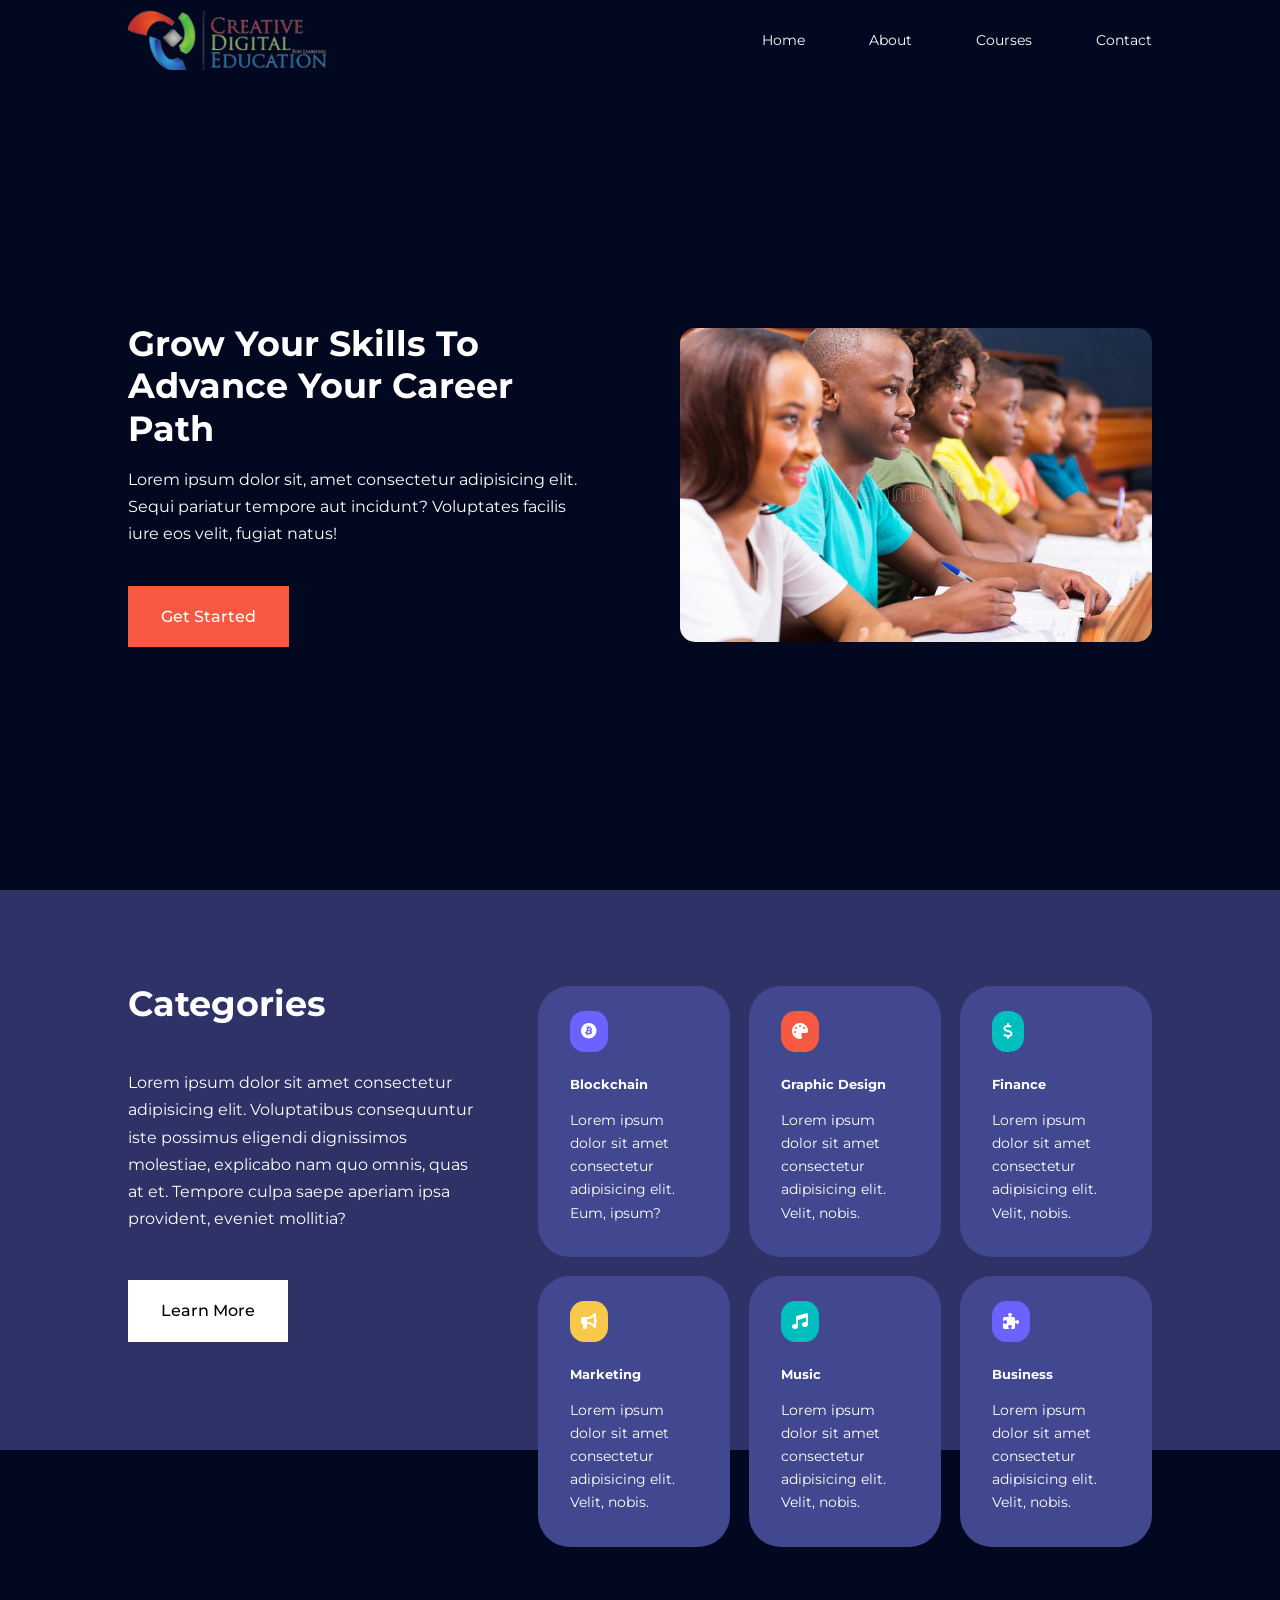
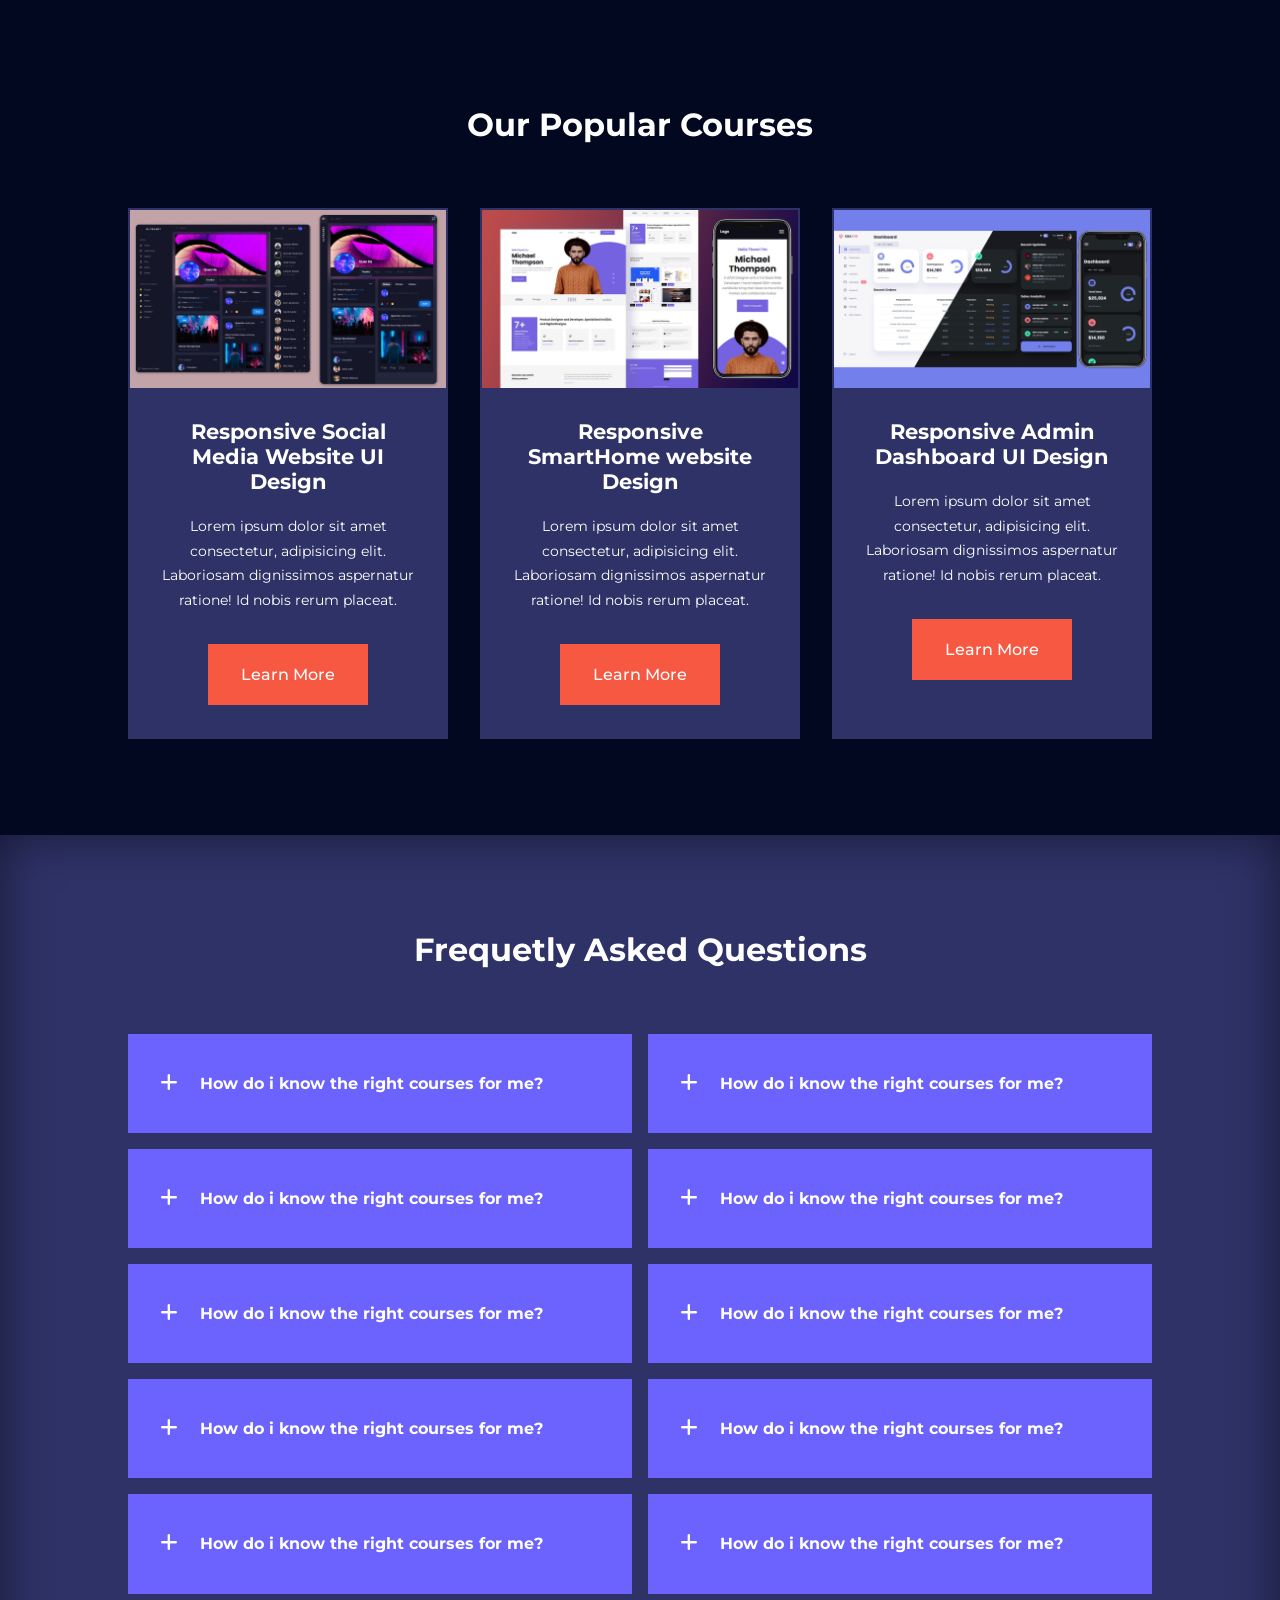
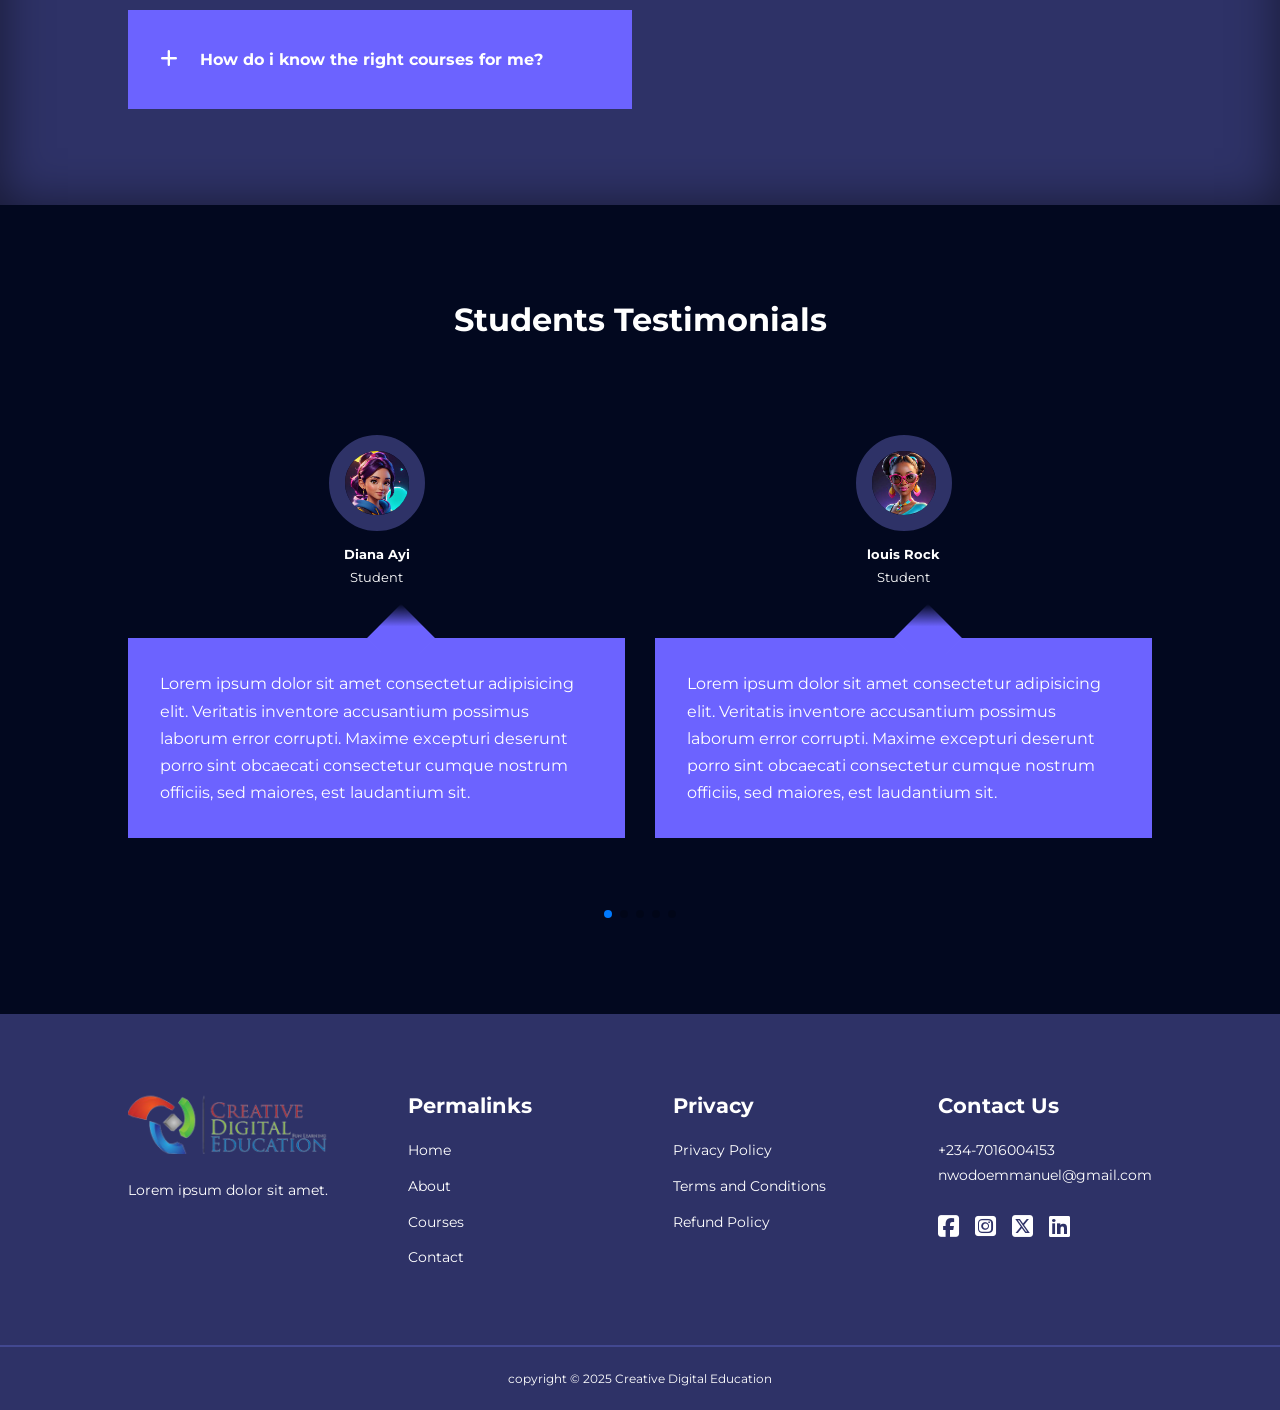
==== commit 58f03031: "made the website mobile responsive" ====
--- a/index.html
+++ b/index.html
@@ -463,10 +463,7 @@
               src="images/attachment_16576291-removebg-preview.png"
               alt=""
           /></a>
-          <p>
-            Lorem ipsum dolor sit amet consectetur adipisicing elit. Vitae,
-            necessitatibus.
-          </p>
+          <p>Lorem ipsum dolor sit amet.</p>
         </div>
 
         <div class="footer-2">
--- a/styles/style.css
+++ b/styles/style.css
@@ -133,6 +133,9 @@
   font-weight: 500;
 }
 
+nav.window-scroll button{
+  color: var(--color-danger);
+}
 
 
 .nav_container{
@@ -467,21 +470,241 @@
   }
 
   h1{
-    font-size: 2rem;
+    font-size: 1.5rem;
   }
 
   h2{
-    font-size: 1.7rem;
+    font-size: 1.4rem;
   }
 
 
   h3{
-    font-size: 1.4rem;
+    font-size: 1.3rem;
   }
 
   h4{
     font-size:1.2rem ;
   }
 
+  /*==============Navbar=================*/
+
+  nav button{
+    display: inline-block;
+    background: transparent;
+    font-size: 1.8rem;
+    color: var(--color-white);
+    cursor: pointer;
+  }
+
+  nav button#close-menu-btn{
+    display:none;
+  }
+ 
+  .nav_menu{
+    position: fixed;
+    top: 5rem;
+    right: 5%;
+    height: fit-content;
+    width: 18rem;
+    flex-direction: column;
+    gap: 0;
+    display:none;
+  }
+
+  .nav_menu li{
+    width: 100%;
+    height: 5.8rem;
+    animation: animateNavItems 400ms linear forwards;
+    transform-origin: top right;
+    opacity: 0;
+    
+  }
+
+  .nav_menu li:nth-child(2){
+    animation-delay: 200ms;
+  }
+
+  .nav_menu li:nth-child(3){
+    animation-delay: 400ms;
+  }
+
+  .nav_menu li:nth-child(4){
+    animation-delay: 600ms;
+  }
+
+
+  @keyframes animateNavItems {
+    0%{
+      transform: rotateZ(-90deg);
+    }
+
+    100%{
+      transform:rotateZ(0);
+      opacity: 1;
+    }
+  }
+
+  .nav_menu li a{
+    background: var(--color-primary);
+    box-shadow: -4rem 6rem 10rem rgba(0, 0, 0, 0.6);
+    width: 100%;
+    height: 100%;
+    display: grid;
+    place-items: center;
+  }
+
+  .nav_menu li a:hover{
+    background: var(--color-bg2);
+    color: var(--color-white);
+  }
+
+  .logo{
+    width: 150px;
+    height: 50px;
+  }
+
+  /*==============header=================*/
+
+  header{
+
+    height: 70vh;
+    margin-bottom: 4rem;
+  }
+
+  .header_container{
+    gap: 2rem;
+    padding-bottom: 3rem;
+  }
+
+  /*==========categories section==============*/
+
+  .categories{
+    height: auto;
+  }
+
+  .categories_container{
+    grid-template-columns: 1fr;
+    gap: 3rem;
+  }
+
+  .categories_left{
+    margin-right: 0;
+  }
+
+
+   /*==========Popular courses section==============*/
+
+   .courses{
+    margin-top: 0;
+   }
+
+   .courses_container{
+    grid-template-columns: 1fr 1fr;
+   }
+
+
+    /*==========faqs section==============*/
+    .faqs_container{
+      grid-template-columns: 1fr;
+    }
+
+    .faq{
+      padding: 1.5rem;
+    }
+
+
+     /*==========footer section==============*/
+     .footer_container{
+      grid-template-columns: 1fr 1fr;
+      margin-left: 5rem;
+     }
+}
+
+
+
+/*===========Media Querires(mobile Phones)===================================*/
+
+@media screen and (max-width:600px) {
+
+  .container{
+    width: var(--container-width-sm);
+  }
+
+  h1{
+    font-size: 1.5rem;
+   
+  }
+
+  /*==========Nav Menu==============*/
+
+  .nav_menu{
+    right:3%
+  }
+
+  nav button{
+    padding-right: 1rem;
+  }
+
+  /*==========header section==============*/
+  header{
+    height: 100vh;
+    
+  }
+
   
+  
+  .header_container{
+    grid-template-columns: 1fr;
+    text-align: center;
+    margin-top:1rem;
+  }
+
+  .header_left p{
+    margin-bottom: 1.3rem;
+  }
+
+  /*==========categories section==============*/
+
+  .categories_right{
+    grid-template-columns: 1fr 1fr;
+    gap: 0.7rem;
+  }
+
+  .category{
+    padding: 1rem;
+    border-radius: 1rem;
+  }
+
+  .category_icon{
+    margin-top: 4px;
+    display: inline-block;
+  }
+
+
+
+  /*==========popular courses section==============*/
+
+  .courses_container{
+    grid-template-columns: 1fr;
+  }
+
+  
+
+
+/*==========faqs section==============*/
+  .faq{
+    padding: 1.2rem;
+  }
+
+  /*==========testimonial section==============*/
+
+  .testimonial_body{
+    padding: 1.2rem;
+  }
+ 
+  /*==========footer section==============*/
+
+  
+
+
 }
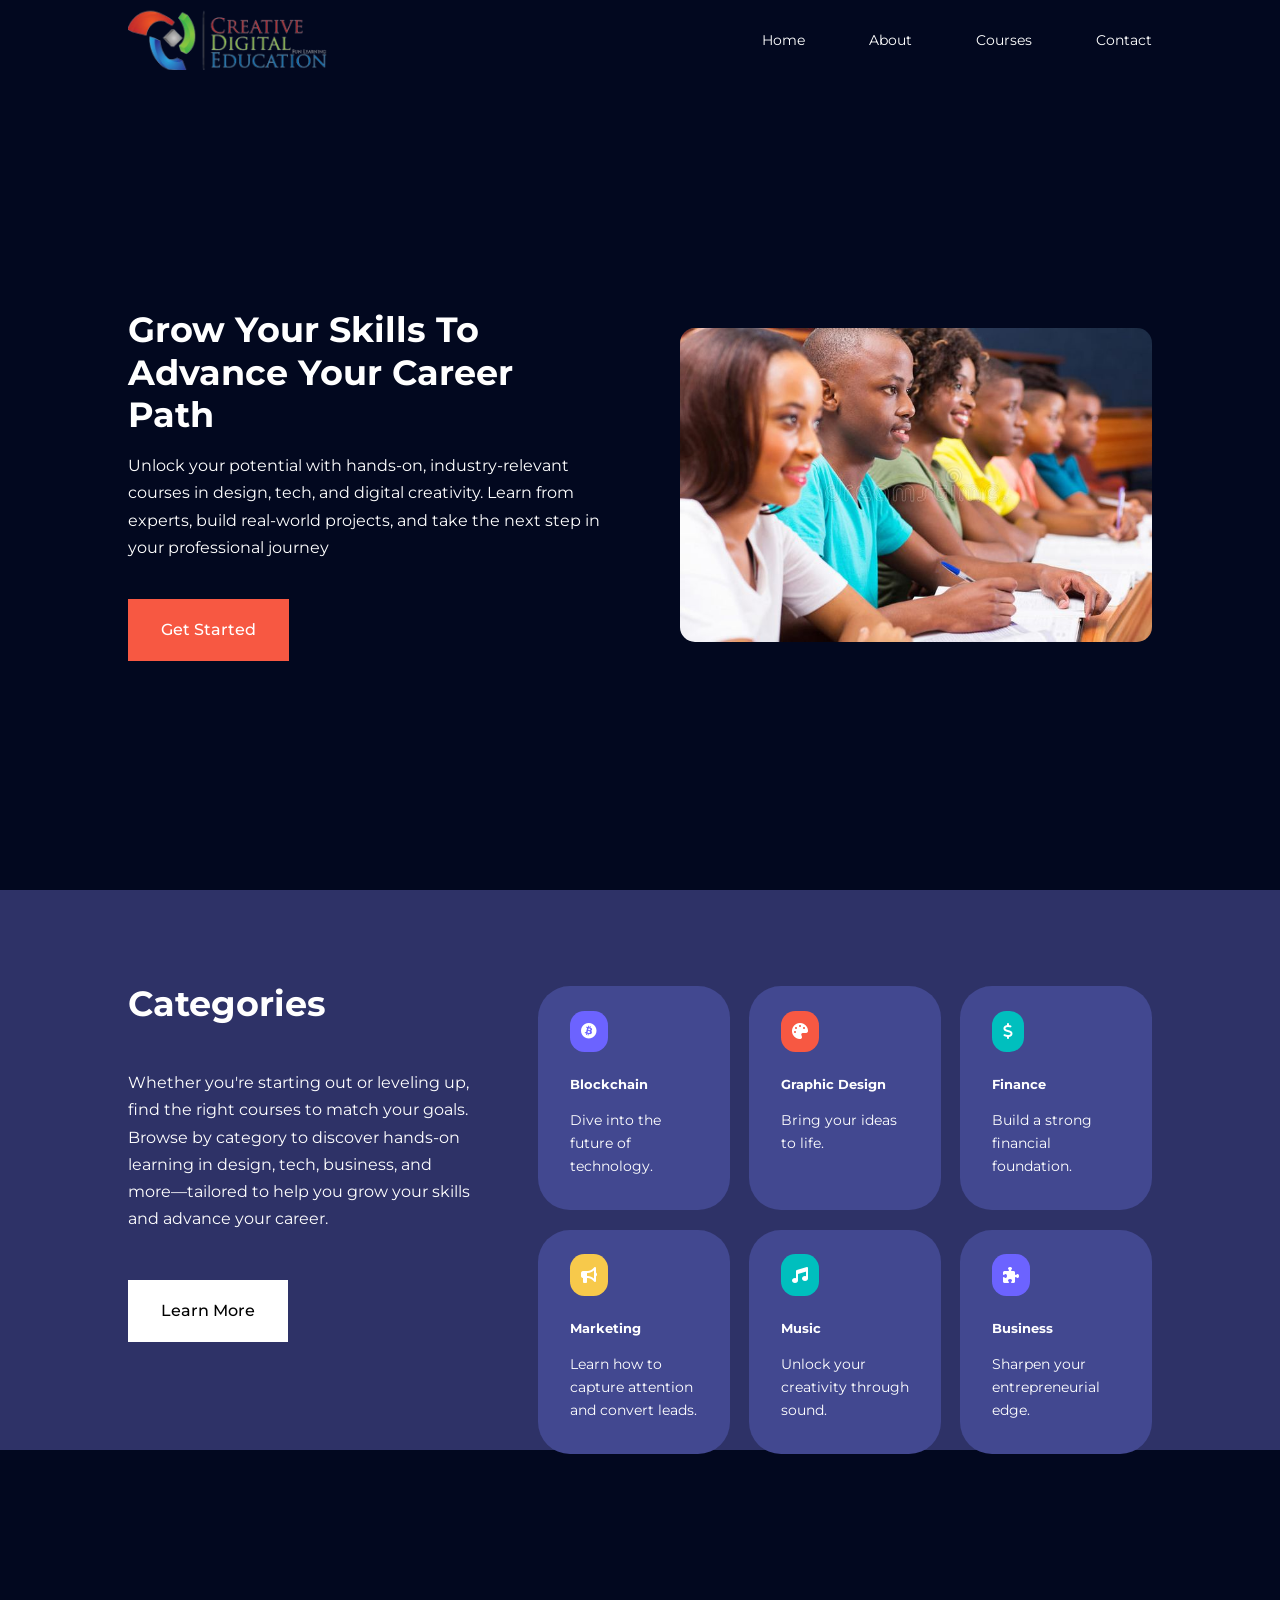
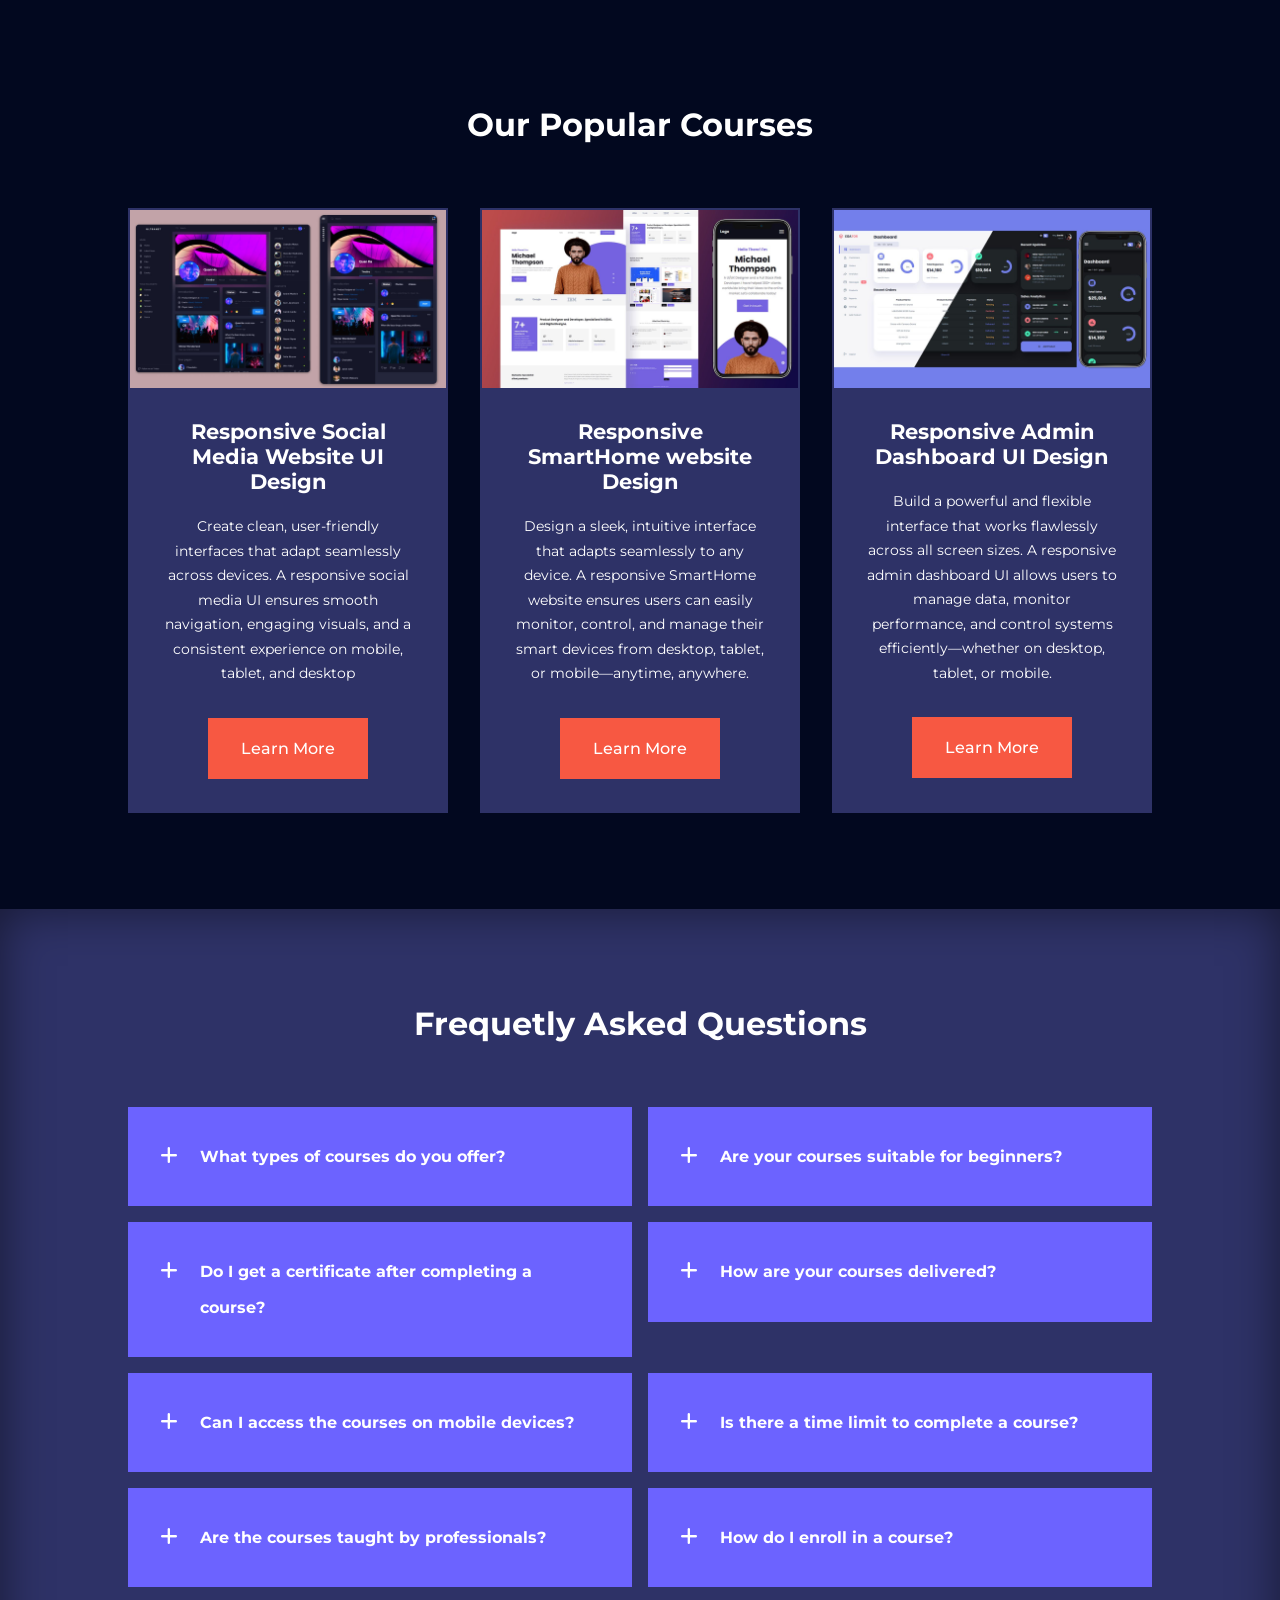
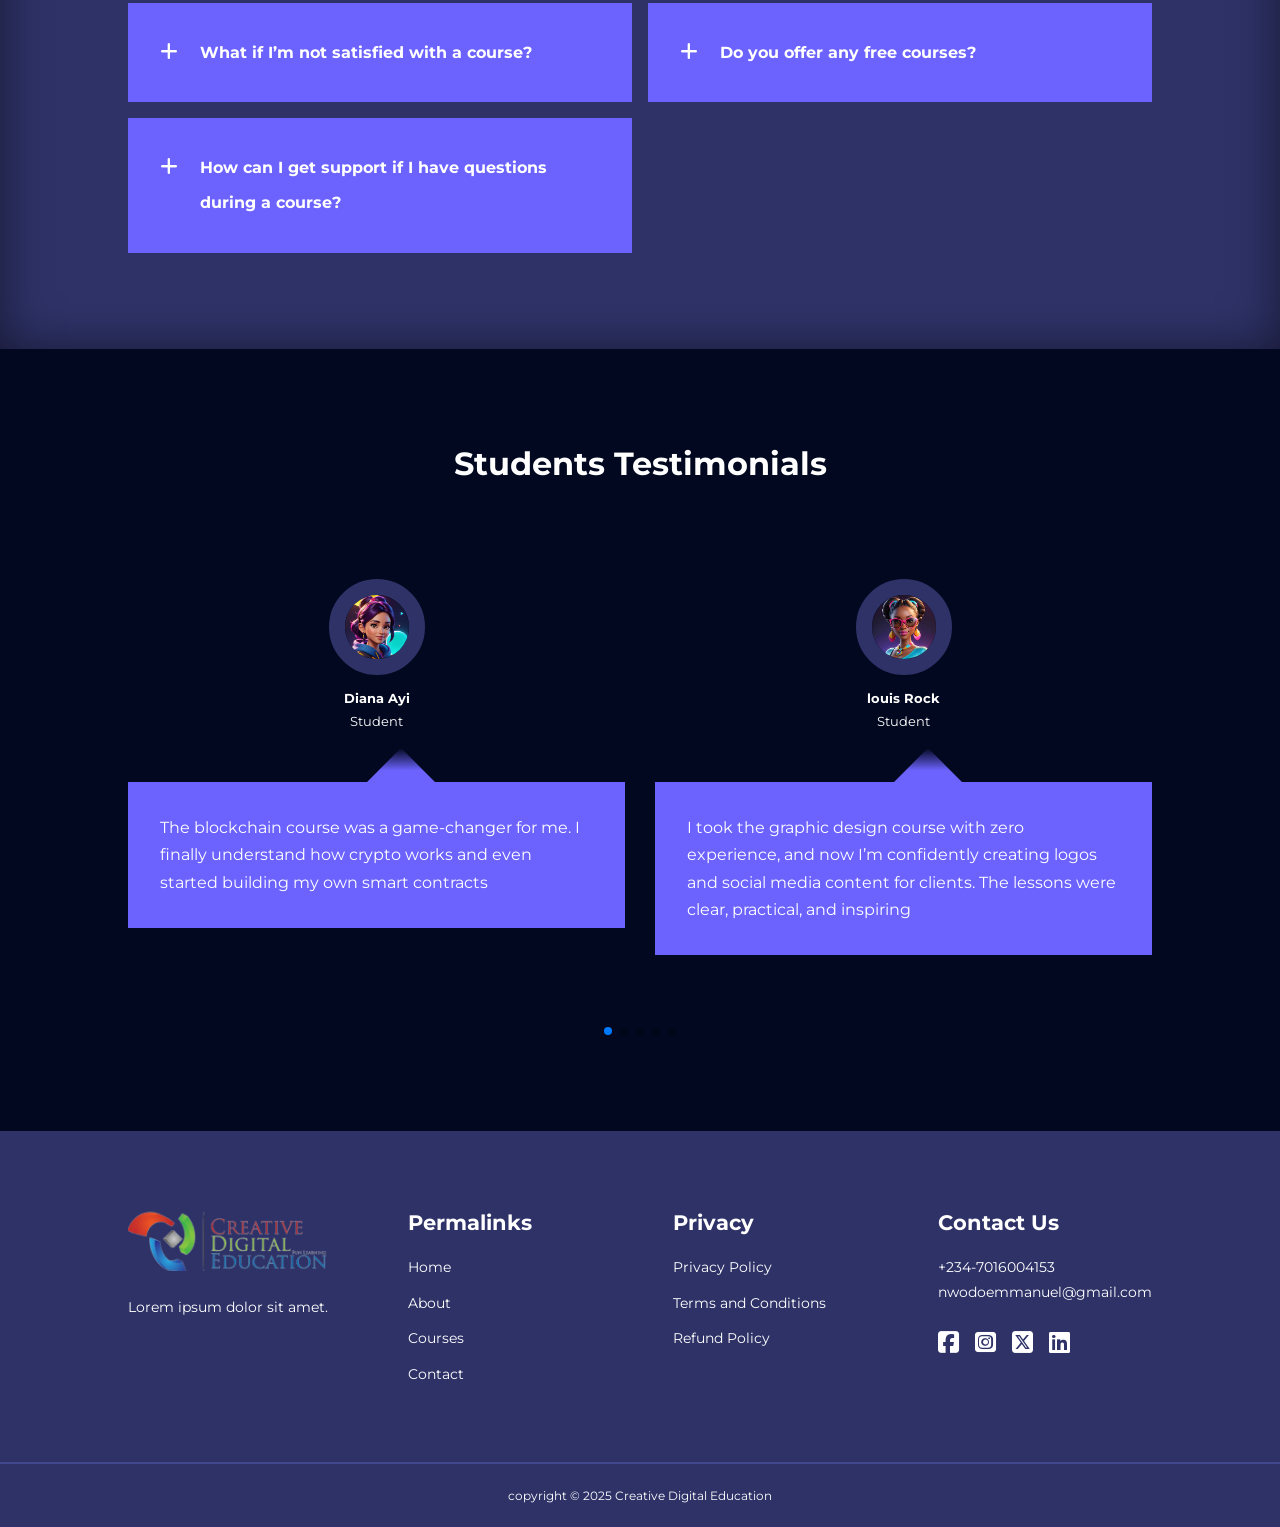
==== commit 22016fb2: "finalized the project" ====
--- a/index.html
+++ b/index.html
@@ -33,10 +33,10 @@
         /></a>
 
         <ul class="nav_menu">
-          <li><a href="#">Home</a></li>
-          <li><a href="#">About</a></li>
-          <li><a href="#">Courses</a></li>
-          <li><a href="#">Contact</a></li>
+          <li><a href="index.html">Home</a></li>
+          <li><a href="about.html">About</a></li>
+          <li><a href="courses.html">Courses</a></li>
+          <li><a href="contact.html">Contact</a></li>
         </ul>
         <button id="open-menu-btn"><i class="fa-solid fa-bars"></i></button>
         <button id="close-menu-btn"><i class="fa-solid fa-xmark"></i></button>
@@ -48,9 +48,10 @@
         <div class="header_left">
           <h1>Grow Your Skills To Advance Your Career Path</h1>
           <p>
-            Lorem ipsum dolor sit, amet consectetur adipisicing elit. Sequi
-            pariatur tempore aut incidunt? Voluptates facilis iure eos velit,
-            fugiat natus!
+            Unlock your potential with hands-on, industry-relevant courses in
+            design, tech, and digital creativity. Learn from experts, build
+            real-world projects, and take the next step in your professional
+            journey
           </p>
           <a href="courses.html" class="btn btn-primary"> Get Started</a>
         </div>
@@ -68,10 +69,10 @@
         <div class="categories_left">
           <h1>Categories</h1>
           <p>
-            Lorem ipsum dolor sit amet consectetur adipisicing elit.
-            Voluptatibus consequuntur iste possimus eligendi dignissimos
-            molestiae, explicabo nam quo omnis, quas at et. Tempore culpa saepe
-            aperiam ipsa provident, eveniet mollitia?
+            Whether you're starting out or leveling up, find the right courses
+            to match your goals. Browse by category to discover hands-on
+            learning in design, tech, business, and more—tailored to help you
+            grow your skills and advance your career.
           </p>
           <a href="#" class="btn">Learn More</a>
         </div>
@@ -81,10 +82,7 @@
               ><i class="fa-brands fa-bitcoin"></i
             ></span>
             <h5>Blockchain</h5>
-            <p>
-              Lorem ipsum dolor sit amet consectetur adipisicing elit. Eum,
-              ipsum?
-            </p>
+            <p>Dive into the future of technology.</p>
           </article>
 
           <article class="category">
@@ -92,10 +90,7 @@
               ><i class="fa-solid fa-palette"></i
             ></span>
             <h5>Graphic Design</h5>
-            <p>
-              Lorem ipsum dolor sit amet consectetur adipisicing elit. Velit,
-              nobis.
-            </p>
+            <p>Bring your ideas to life.</p>
           </article>
 
           <article class="category">
@@ -103,10 +98,7 @@
               ><i class="fa-solid fa-dollar-sign"></i
             ></span>
             <h5>Finance</h5>
-            <p>
-              Lorem ipsum dolor sit amet consectetur adipisicing elit. Velit,
-              nobis.
-            </p>
+            <p>Build a strong financial foundation.</p>
           </article>
 
           <article class="category">
@@ -114,19 +106,13 @@
               ><i class="fa-solid fa-bullhorn"></i
             ></span>
             <h5>Marketing</h5>
-            <p>
-              Lorem ipsum dolor sit amet consectetur adipisicing elit. Velit,
-              nobis.
-            </p>
+            <p>Learn how to capture attention and convert leads.</p>
           </article>
 
           <article class="category">
             <span class="category_icon"><i class="fa-solid fa-music"></i></span>
             <h5>Music</h5>
-            <p>
-              Lorem ipsum dolor sit amet consectetur adipisicing elit. Velit,
-              nobis.
-            </p>
+            <p>Unlock your creativity through sound.</p>
           </article>
 
           <article class="category">
@@ -134,10 +120,7 @@
               ><i class="fa-solid fa-puzzle-piece"></i
             ></span>
             <h5>Business</h5>
-            <p>
-              Lorem ipsum dolor sit amet consectetur adipisicing elit. Velit,
-              nobis.
-            </p>
+            <p>Sharpen your entrepreneurial edge.</p>
           </article>
         </div>
       </div>
@@ -154,8 +137,10 @@
           <div class="course_info">
             <h4>Responsive Social Media Website UI Design</h4>
             <p>
-              Lorem ipsum dolor sit amet consectetur, adipisicing elit.
-              Laboriosam dignissimos aspernatur ratione! Id nobis rerum placeat.
+              Create clean, user-friendly interfaces that adapt seamlessly
+              across devices. A responsive social media UI ensures smooth
+              navigation, engaging visuals, and a consistent experience on
+              mobile, tablet, and desktop
             </p>
             <a href="courses.html" class="btn btn-primary">Learn More</a>
           </div>
@@ -168,8 +153,10 @@
           <div class="course_info">
             <h4>Responsive SmartHome website Design</h4>
             <p>
-              Lorem ipsum dolor sit amet consectetur, adipisicing elit.
-              Laboriosam dignissimos aspernatur ratione! Id nobis rerum placeat.
+              Design a sleek, intuitive interface that adapts seamlessly to any
+              device. A responsive SmartHome website ensures users can easily
+              monitor, control, and manage their smart devices from desktop,
+              tablet, or mobile—anytime, anywhere.
             </p>
             <a href="courses.html" class="btn btn-primary">Learn More</a>
           </div>
@@ -183,8 +170,10 @@
           <div class="course_info">
             <h4>Responsive Admin Dashboard UI Design</h4>
             <p>
-              Lorem ipsum dolor sit amet consectetur, adipisicing elit.
-              Laboriosam dignissimos aspernatur ratione! Id nobis rerum placeat.
+              Build a powerful and flexible interface that works flawlessly
+              across all screen sizes. A responsive admin dashboard UI allows
+              users to manage data, monitor performance, and control systems
+              efficiently—whether on desktop, tablet, or mobile.
             </p>
             <a href="courses.html" class="btn btn-primary">Learn More</a>
           </div>
@@ -198,142 +187,125 @@
         <article class="faq">
           <div class="faq_icon"><i class="fa-solid fa-plus"></i></div>
           <div class="question_answer">
-            <h4>How do i know the right courses for me?</h4>
-            <p>
-              Lorem ipsum dolor sit amet consectetur adipisicing elit. Quo, ad
-              dolorem aliquid quaerat natus ut repudiandae iure fuga
-              reprehenderit necessitatibus ipsam magnam quam quia ratione
-              deserunt ea iusto omnis sequi.
-            </p>
-          </div>
-        </article>
-
-        <article class="faq">
-          <div class="faq_icon"><i class="fa-solid fa-plus"></i></div>
-          <div class="question_answer">
-            <h4>How do i know the right courses for me?</h4>
-            <p>
-              Lorem ipsum dolor sit amet consectetur adipisicing elit. Quo, ad
-              dolorem aliquid quaerat natus ut repudiandae iure fuga
-              reprehenderit necessitatibus ipsam magnam quam quia ratione
-              deserunt ea iusto omnis sequi.
-            </p>
-          </div>
-        </article>
-
-        <article class="faq">
-          <div class="faq_icon"><i class="fa-solid fa-plus"></i></div>
-          <div class="question_answer">
-            <h4>How do i know the right courses for me?</h4>
-            <p>
-              Lorem ipsum dolor sit amet consectetur adipisicing elit. Quo, ad
-              dolorem aliquid quaerat natus ut repudiandae iure fuga
-              reprehenderit necessitatibus ipsam magnam quam quia ratione
-              deserunt ea iusto omnis sequi.
-            </p>
-          </div>
-        </article>
-
-        <article class="faq">
-          <div class="faq_icon"><i class="fa-solid fa-plus"></i></div>
-          <div class="question_answer">
-            <h4>How do i know the right courses for me?</h4>
-            <p>
-              Lorem ipsum dolor sit amet consectetur adipisicing elit. Quo, ad
-              dolorem aliquid quaerat natus ut repudiandae iure fuga
-              reprehenderit necessitatibus ipsam magnam quam quia ratione
-              deserunt ea iusto omnis sequi.
-            </p>
-          </div>
-        </article>
-
-        <article class="faq">
-          <div class="faq_icon"><i class="fa-solid fa-plus"></i></div>
-          <div class="question_answer">
-            <h4>How do i know the right courses for me?</h4>
-            <p>
-              Lorem ipsum dolor sit amet consectetur adipisicing elit. Quo, ad
-              dolorem aliquid quaerat natus ut repudiandae iure fuga
-              reprehenderit necessitatibus ipsam magnam quam quia ratione
-              deserunt ea iusto omnis sequi.
-            </p>
-          </div>
-        </article>
-
-        <article class="faq">
-          <div class="faq_icon"><i class="fa-solid fa-plus"></i></div>
-          <div class="question_answer">
-            <h4>How do i know the right courses for me?</h4>
-            <p>
-              Lorem ipsum dolor sit amet consectetur adipisicing elit. Quo, ad
-              dolorem aliquid quaerat natus ut repudiandae iure fuga
-              reprehenderit necessitatibus ipsam magnam quam quia ratione
-              deserunt ea iusto omnis sequi.
-            </p>
-          </div>
-        </article>
-
-        <article class="faq">
-          <div class="faq_icon"><i class="fa-solid fa-plus"></i></div>
-          <div class="question_answer">
-            <h4>How do i know the right courses for me?</h4>
-            <p>
-              Lorem ipsum dolor sit amet consectetur adipisicing elit. Quo, ad
-              dolorem aliquid quaerat natus ut repudiandae iure fuga
-              reprehenderit necessitatibus ipsam magnam quam quia ratione
-              deserunt ea iusto omnis sequi.
-            </p>
-          </div>
-        </article>
-
-        <article class="faq">
-          <div class="faq_icon"><i class="fa-solid fa-plus"></i></div>
-          <div class="question_answer">
-            <h4>How do i know the right courses for me?</h4>
-            <p>
-              Lorem ipsum dolor sit amet consectetur adipisicing elit. Quo, ad
-              dolorem aliquid quaerat natus ut repudiandae iure fuga
-              reprehenderit necessitatibus ipsam magnam quam quia ratione
-              deserunt ea iusto omnis sequi.
-            </p>
-          </div>
-        </article>
-
-        <article class="faq">
-          <div class="faq_icon"><i class="fa-solid fa-plus"></i></div>
-          <div class="question_answer">
-            <h4>How do i know the right courses for me?</h4>
-            <p>
-              Lorem ipsum dolor sit amet consectetur adipisicing elit. Quo, ad
-              dolorem aliquid quaerat natus ut repudiandae iure fuga
-              reprehenderit necessitatibus ipsam magnam quam quia ratione
-              deserunt ea iusto omnis sequi.
-            </p>
-          </div>
-        </article>
-
-        <article class="faq">
-          <div class="faq_icon"><i class="fa-solid fa-plus"></i></div>
-          <div class="question_answer">
-            <h4>How do i know the right courses for me?</h4>
-            <p>
-              Lorem ipsum dolor sit amet consectetur adipisicing elit. Quo, ad
-              dolorem aliquid quaerat natus ut repudiandae iure fuga
-              reprehenderit necessitatibus ipsam magnam quam quia ratione
-              deserunt ea iusto omnis sequi.
-            </p>
-          </div>
-        </article>
-
-        <article class="faq">
-          <div class="faq_icon"><i class="fa-solid fa-plus"></i></div>
-          <div class="question_answer">
-            <h4>How do i know the right courses for me?</h4>
-            <p>
-              Lorem ipsum dolor sit amet consectetur adipisicing elit. Quo, ad
-              dolorem aliquid quaerat natus ut repudiandae iure fuga
-              reprehenderit necessitatibus ipsam magnam quam quia ratione
-              deserunt ea iusto omnis sequi.
+            <h4>What types of courses do you offer?</h4>
+            <p>
+              We offer a wide range of courses in areas like Blockchain, Graphic
+              Design, Finance, Marketing, Music, and Business—all designed to be
+              practical and career-focused.
+            </p>
+          </div>
+        </article>
+
+        <article class="faq">
+          <div class="faq_icon"><i class="fa-solid fa-plus"></i></div>
+          <div class="question_answer">
+            <h4>Are your courses suitable for beginners?</h4>
+            <p>
+              Yes! We provide courses for all skill levels, including complete
+              beginners. Each course includes step-by-step instruction to help
+              you build confidence as you learn.
+            </p>
+          </div>
+        </article>
+
+        <article class="faq">
+          <div class="faq_icon"><i class="fa-solid fa-plus"></i></div>
+          <div class="question_answer">
+            <h4>Do I get a certificate after completing a course?</h4>
+            <p>
+              Absolutely. You'll receive a digital certificate of completion for
+              each course, which you can share on your CV or LinkedIn profile.
+            </p>
+          </div>
+        </article>
+
+        <article class="faq">
+          <div class="faq_icon"><i class="fa-solid fa-plus"></i></div>
+          <div class="question_answer">
+            <h4>How are your courses delivered?</h4>
+            <p>
+              Courses are delivered online through high-quality video lessons,
+              downloadable resources, and interactive assignments you can
+              complete at your own pace.
+            </p>
+          </div>
+        </article>
+
+        <article class="faq">
+          <div class="faq_icon"><i class="fa-solid fa-plus"></i></div>
+          <div class="question_answer">
+            <h4>Can I access the courses on mobile devices?</h4>
+            <p>
+              Yes! Our platform is mobile-friendly, so you can learn anytime,
+              anywhere on your smartphone or tablet.
+            </p>
+          </div>
+        </article>
+
+        <article class="faq">
+          <div class="faq_icon"><i class="fa-solid fa-plus"></i></div>
+          <div class="question_answer">
+            <h4>Is there a time limit to complete a course?</h4>
+            <p>
+              No—our courses are self-paced. You can start and finish whenever
+              it suits your schedule
+            </p>
+          </div>
+        </article>
+
+        <article class="faq">
+          <div class="faq_icon"><i class="fa-solid fa-plus"></i></div>
+          <div class="question_answer">
+            <h4>Are the courses taught by professionals?</h4>
+            <p>
+              Yes. All our instructors are experienced professionals and
+              industry experts who bring real-world knowledge into every lesson.
+            </p>
+          </div>
+        </article>
+
+        <article class="faq">
+          <div class="faq_icon"><i class="fa-solid fa-plus"></i></div>
+          <div class="question_answer">
+            <h4>How do I enroll in a course?</h4>
+            <p>
+              Just create an account, browse our course catalog, and click
+              “Enroll” on any course you're interested in. It's fast and easy.
+            </p>
+          </div>
+        </article>
+
+        <article class="faq">
+          <div class="faq_icon"><i class="fa-solid fa-plus"></i></div>
+          <div class="question_answer">
+            <h4>What if I’m not satisfied with a course?</h4>
+            <p>
+              We offer a satisfaction guarantee. If you're not happy with a
+              course, contact our support team within 7 days for a refund or
+              course exchange.
+            </p>
+          </div>
+        </article>
+
+        <article class="faq">
+          <div class="faq_icon"><i class="fa-solid fa-plus"></i></div>
+          <div class="question_answer">
+            <h4>Do you offer any free courses?</h4>
+            <p>
+              Yes, we have a selection of free courses available to help you get
+              started and explore our platform.
+            </p>
+          </div>
+        </article>
+
+        <article class="faq">
+          <div class="faq_icon"><i class="fa-solid fa-plus"></i></div>
+          <div class="question_answer">
+            <h4>How can I get support if I have questions during a course?</h4>
+            <p>
+              You can reach out through our support center or use the discussion
+              forums within each course to get help from instructors and fellow
+              learners.
             </p>
           </div>
         </article>
@@ -353,10 +325,9 @@
           </div>
           <div class="testimonial_body">
             <p>
-              Lorem ipsum dolor sit amet consectetur adipisicing elit. Veritatis
-              inventore accusantium possimus laborum error corrupti. Maxime
-              excepturi deserunt porro sint obcaecati consectetur cumque nostrum
-              officiis, sed maiores, est laudantium sit.
+              The blockchain course was a game-changer for me. I finally
+              understand how crypto works and even started building my own smart
+              contracts
             </p>
           </div>
         </article>
@@ -371,10 +342,9 @@
           </div>
           <div class="testimonial_body">
             <p>
-              Lorem ipsum dolor sit amet consectetur adipisicing elit. Veritatis
-              inventore accusantium possimus laborum error corrupti. Maxime
-              excepturi deserunt porro sint obcaecati consectetur cumque nostrum
-              officiis, sed maiores, est laudantium sit.
+              I took the graphic design course with zero experience, and now I’m
+              confidently creating logos and social media content for clients.
+              The lessons were clear, practical, and inspiring
             </p>
           </div>
         </article>
@@ -389,10 +359,9 @@
           </div>
           <div class="testimonial_body">
             <p>
-              Lorem ipsum dolor sit amet consectetur adipisicing elit. Veritatis
-              inventore accusantium possimus laborum error corrupti. Maxime
-              excepturi deserunt porro sint obcaecati consectetur cumque nostrum
-              officiis, sed maiores, est laudantium sit.
+              The finance course helped me manage my personal budget and even
+              start investing wisely. It’s the kind of knowledge everyone should
+              have.
             </p>
           </div>
         </article>
@@ -407,10 +376,9 @@
           </div>
           <div class="testimonial_body">
             <p>
-              Lorem ipsum dolor sit amet consectetur adipisicing elit. Veritatis
-              inventore accusantium possimus laborum error corrupti. Maxime
-              excepturi deserunt porro sint obcaecati consectetur cumque nostrum
-              officiis, sed maiores, est laudantium sit.
+              I loved how flexible the platform was. I could learn at my own
+              pace while juggling my job and family. The business course gave me
+              the tools to finally launch my startup.
             </p>
           </div>
         </article>
@@ -425,10 +393,9 @@
           </div>
           <div class="testimonial_body">
             <p>
-              Lorem ipsum dolor sit amet consectetur adipisicing elit. Veritatis
-              inventore accusantium possimus laborum error corrupti. Maxime
-              excepturi deserunt porro sint obcaecati consectetur cumque nostrum
-              officiis, sed maiores, est laudantium sit.
+              The marketing course completely changed how I approach social
+              media. The strategies I learned have doubled my engagement and
+              helped me grow my small business.
             </p>
           </div>
         </article>
@@ -443,10 +410,9 @@
           </div>
           <div class="testimonial_body">
             <p>
-              Lorem ipsum dolor sit amet consectetur adipisicing elit. Veritatis
-              inventore accusantium possimus laborum error corrupti. Maxime
-              excepturi deserunt porro sint obcaecati consectetur cumque nostrum
-              officiis, sed maiores, est laudantium sit.
+              As a musician, I wanted to understand music production. The course
+              covered everything from basics to mixing and mastering—so easy to
+              follow, even for beginners like me!
             </p>
           </div>
         </article>
--- a/styles/style.css
+++ b/styles/style.css
@@ -616,7 +616,7 @@
      /*==========footer section==============*/
      .footer_container{
       grid-template-columns: 1fr 1fr;
-      margin-left: 5rem;
+     
      }
 }
 
@@ -704,7 +704,19 @@
  
   /*==========footer section==============*/
 
-  
-
+  .footer_container{
+    grid-template-columns: 1fr;
+    text-align: center;
+    gap: 2rem;
+    place-items: center;
+
+  }
+
+  .footer-1 p{
+    margin: 1rem auto;
+  }
+.footer_socials{
+  justify-content: center;
+}
 
 }
